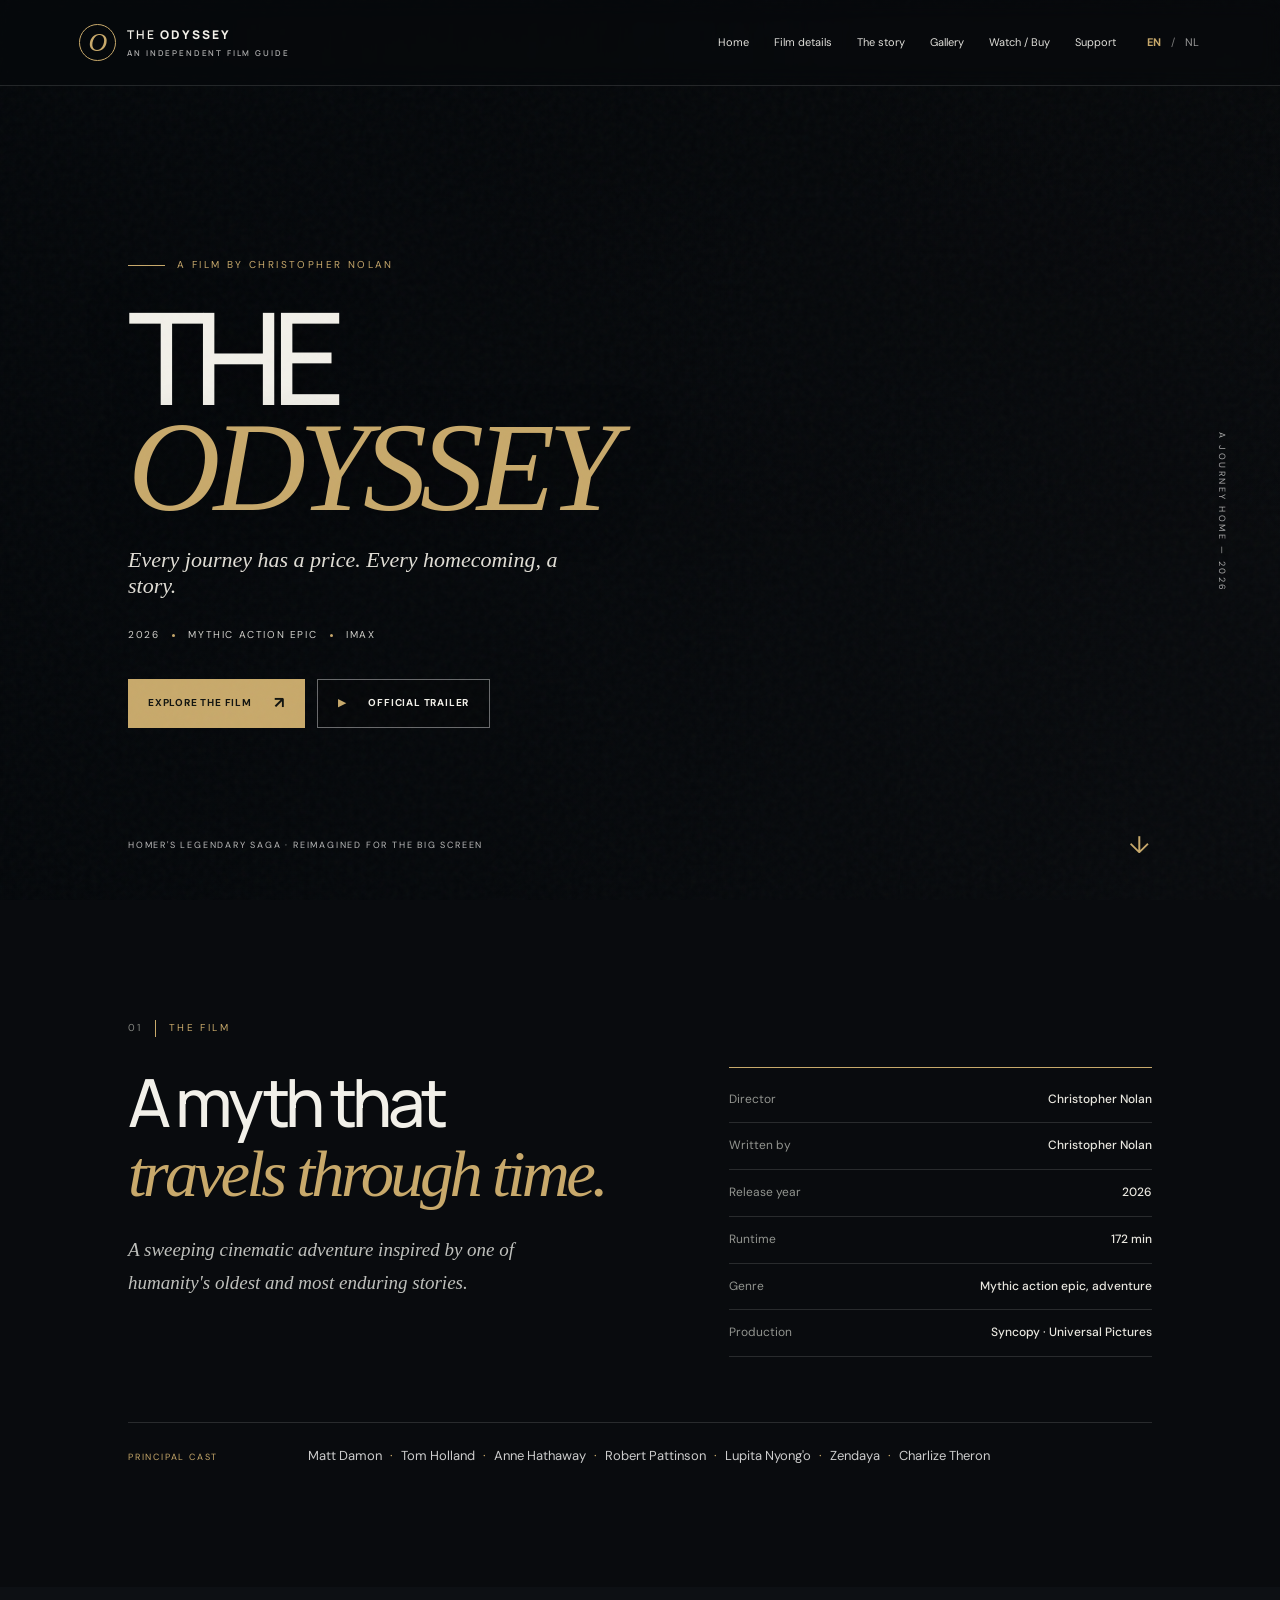
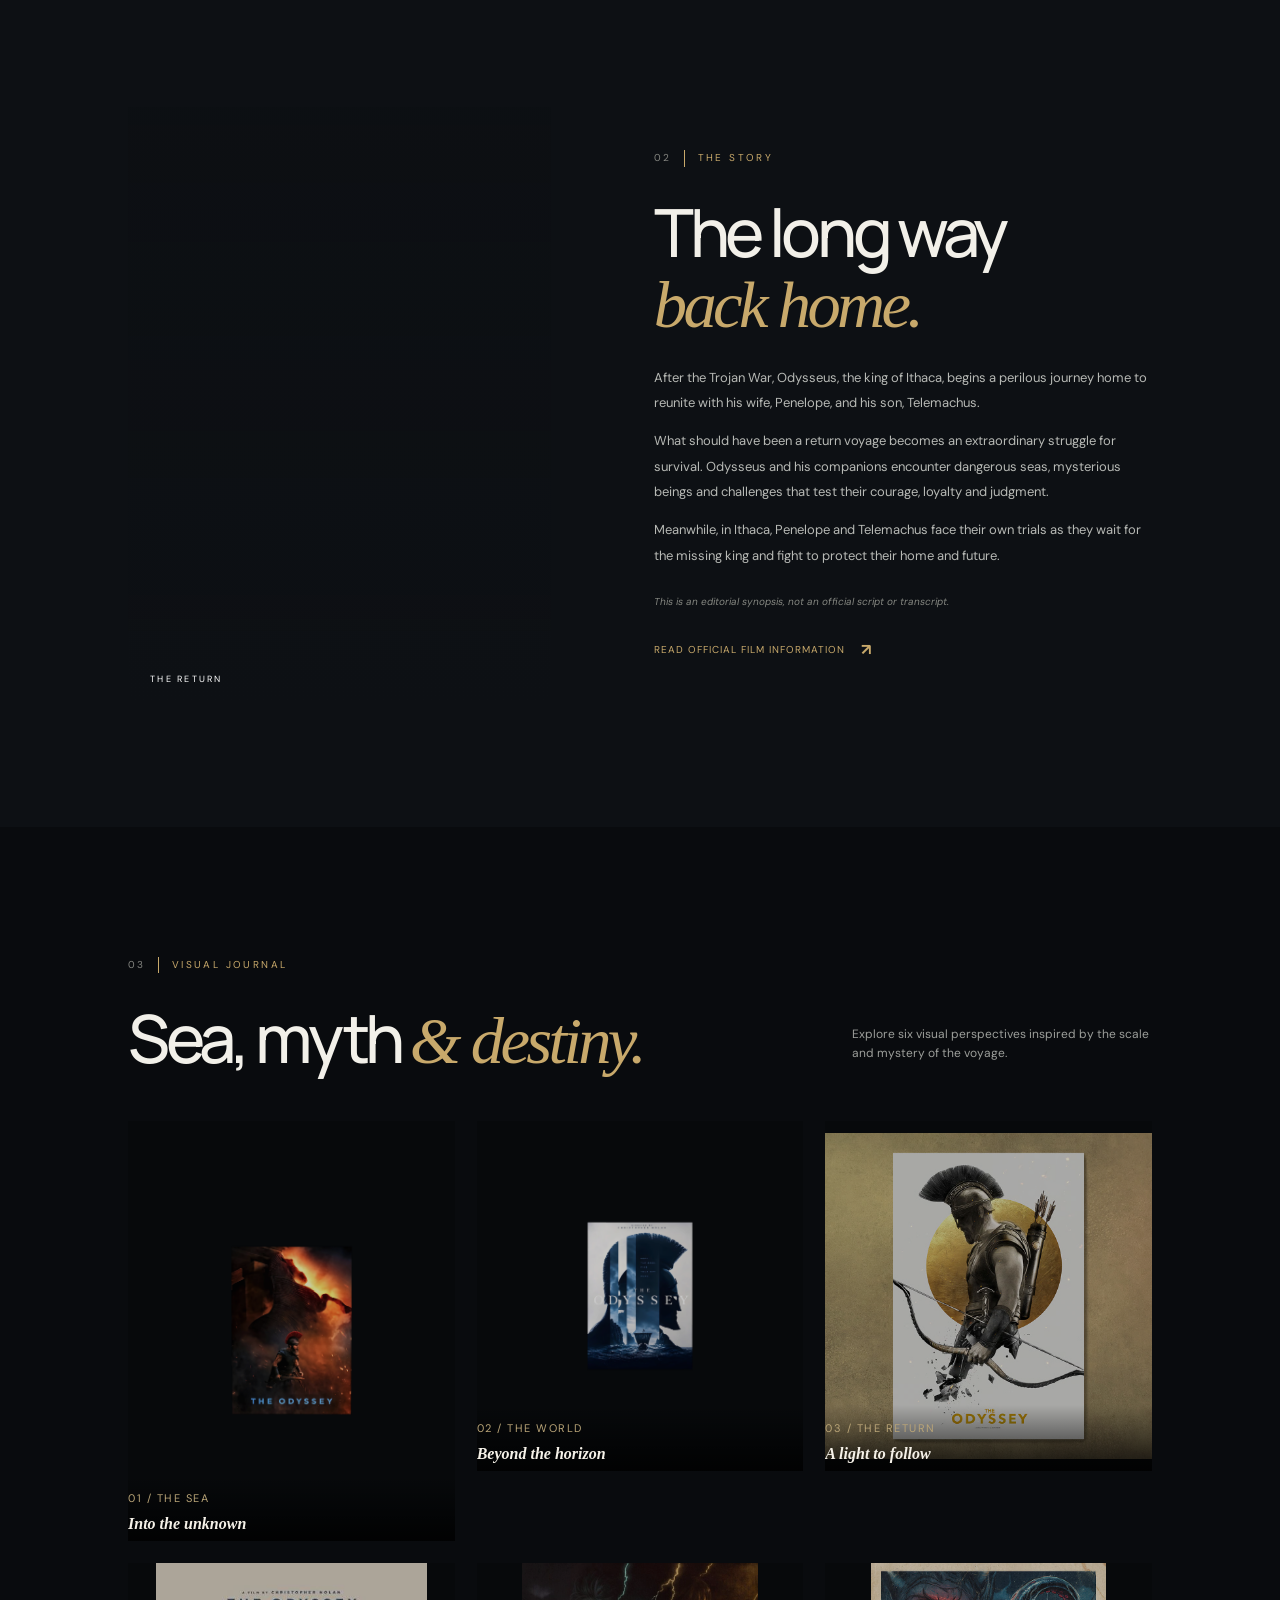
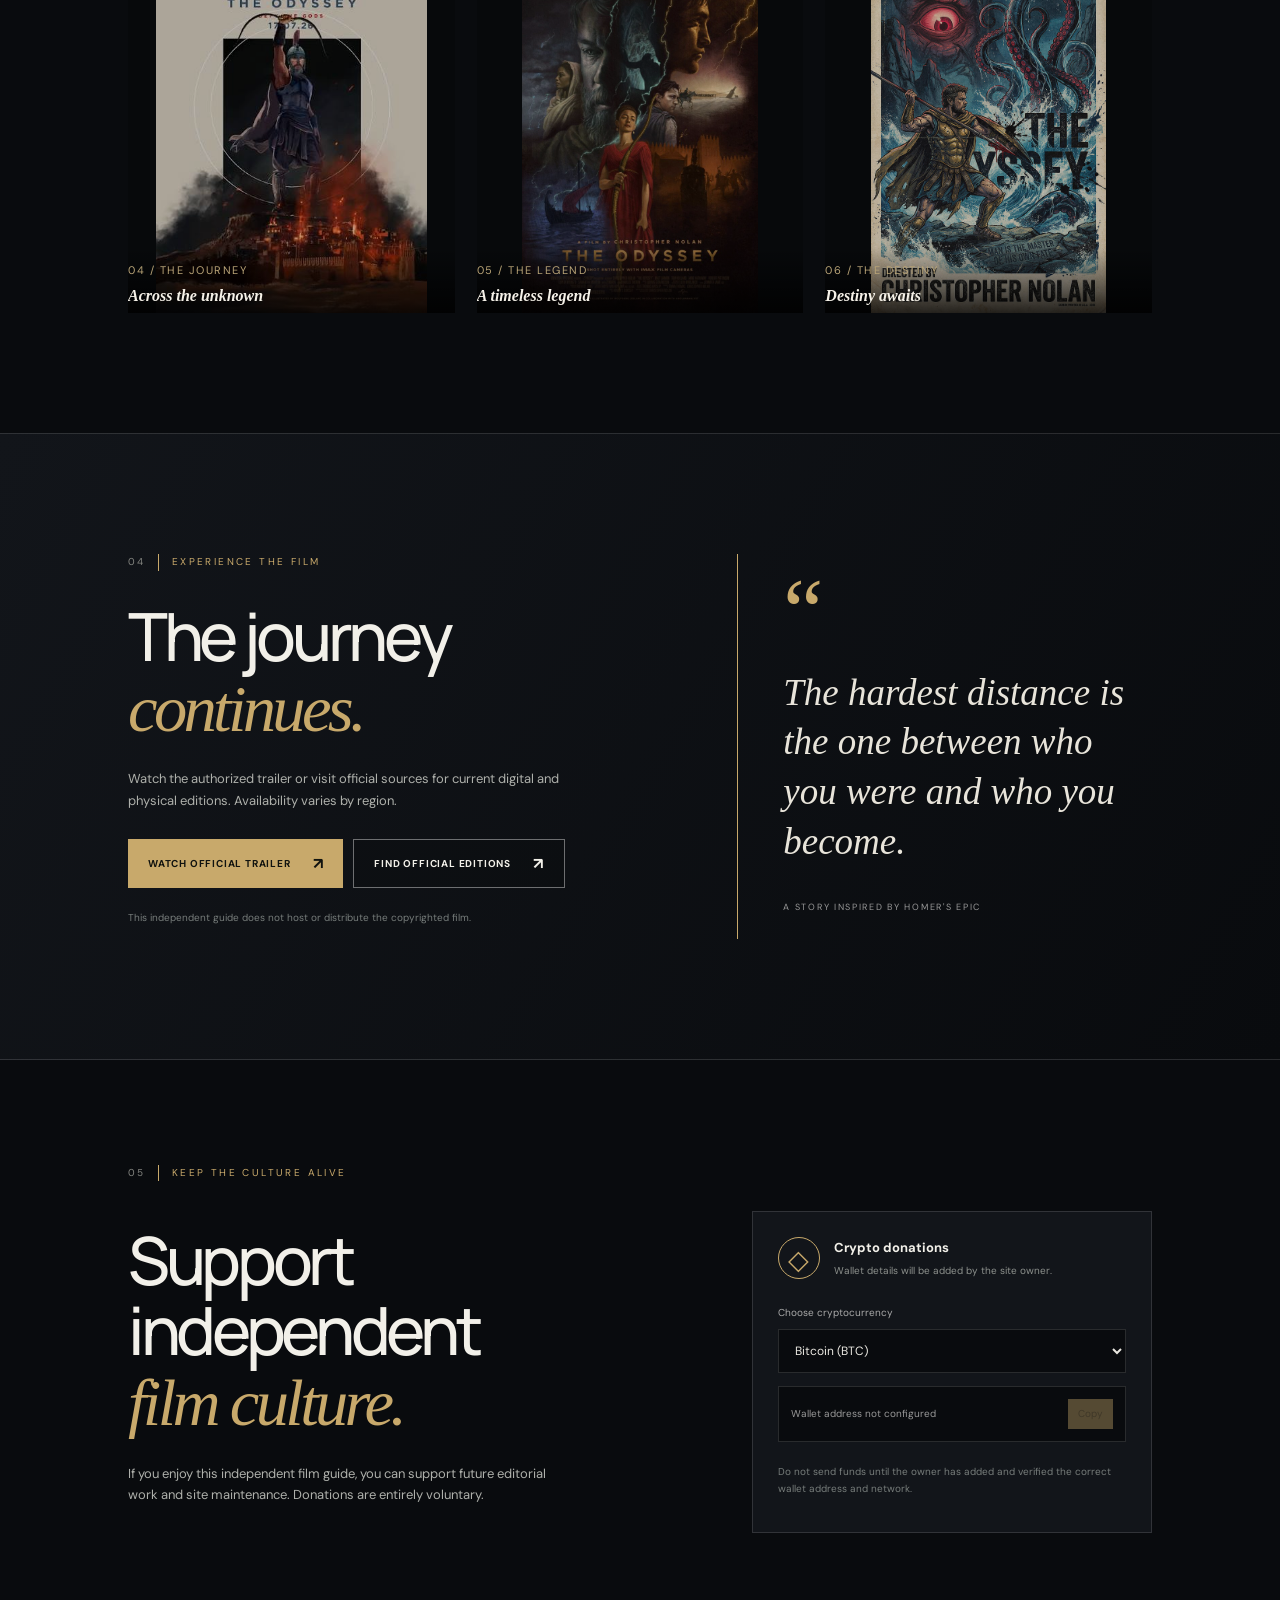
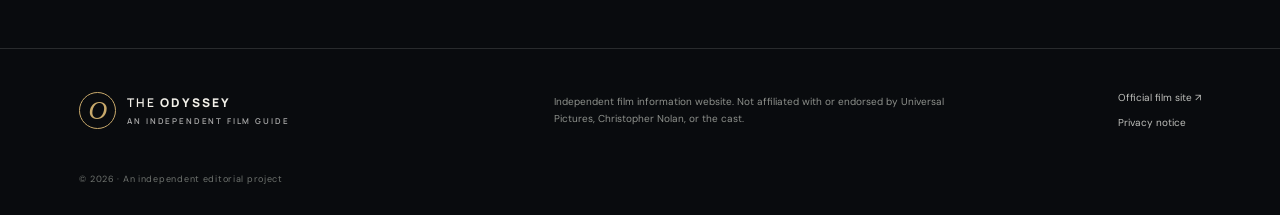
==== index.html @ d2ad2e0d "Initial commit - The Odyssey film website" ====
<!doctype html>
<html lang="en">
<head>
  <meta charset="utf-8" />
  <meta name="viewport" content="width=device-width, initial-scale=1" />
  <meta name="theme-color" content="#090b0e" />
  <title>The Odyssey (2026) — A Cinematic Journey</title>
  <meta name="description" content="Explore The Odyssey (2026), Christopher Nolan's mythic epic inspired by Homer's legendary journey. Discover the story, cast, official trailer and authorized viewing options." />
  <meta name="robots" content="index,follow,max-image-preview:large" />
  <link rel="canonical" href="https://YOUR-DOMAIN.example/" />
  <meta property="og:type" content="website" />
  <meta property="og:title" content="The Odyssey (2026) — A Cinematic Journey" />
  <meta property="og:description" content="A journey beyond the edge of the known world. Discover The Odyssey, directed by Christopher Nolan." />
  <meta property="og:url" content="https://YOUR-DOMAIN.example/" />
  <meta property="og:image" content="https://images.unsplash.com/photo-1518837695005-2083093ee35b?auto=format&fit=crop&w=1600&q=85" />
  <link rel="preconnect" href="https://fonts.googleapis.com" />
  <link rel="preconnect" href="https://fonts.gstatic.com" crossorigin />
  <link href="https://fonts.googleapis.com/css2?family=DM+Sans:wght@400;500;600;700&family=Manrope:wght@400;500;600;700;800&display=swap" rel="stylesheet" />
  <link rel="stylesheet" href="styles.css" />
  <link rel="stylesheet" href="responsive.css">
  <script type="application/ld+json">
  {
    "@context":"https://schema.org",
    "@type":"Movie",
    "name":"The Odyssey",
    "datePublished":"2026",
    "director":{"@type":"Person","name":"Christopher Nolan"},
    "author":{"@type":"Person","name":"Christopher Nolan"},
    "genre":["Mythic action epic","Adventure","Fantasy"],
    "description":"Christopher Nolan brings Homer's foundational saga of heroes, gods and monsters to the screen as a mythic action epic.",
    "sameAs":["https://www.odysseymovie.com/","https://www.universalpicturesathome.com/movies/the-odyssey-2026"]
  }
  </script>
</head>
<body>
  <div class="grain" aria-hidden="true"></div>
  <header class="site-header">
    <a class="brand" href="#home" aria-label="Odyssey home"><span class="brand-mark">O</span><span>THE <b>ODYSSEY</b><small>AN INDEPENDENT FILM GUIDE</small></span></a>
    <button class="menu-toggle" aria-label="Open navigation" aria-expanded="false">☰</button>
    <nav class="nav" aria-label="Main navigation">
      <a href="#home" data-i18n="navHome">Home</a><a href="#details" data-i18n="navDetails">Film details</a><a href="#story" data-i18n="navStory">The story</a><a href="#gallery" data-i18n="navGallery">Gallery</a><a href="#watch" data-i18n="navWatch">Watch / Buy</a><a href="#support" data-i18n="navSupport">Support</a>
      <div class="language-switch" aria-label="Choose language"><button class="lang active" data-lang="en" aria-pressed="true">EN</button><span>/</span><button class="lang" data-lang="nl" aria-pressed="false">NL</button></div>
    </nav>
  </header>

  <main>
    <section class="hero" id="home">
      <div class="hero-image" role="img" aria-label="Dramatic ocean at dusk, evoking a mythic voyage"></div>
      <div class="hero-vignette"></div>
      <div class="hero-content reveal">
        <p class="eyebrow"><span class="eyebrow-line"></span><span data-i18n="heroEyebrow">A FILM BY CHRISTOPHER NOLAN</span></p>
        <h1>THE<br/><em>ODYSSEY</em></h1>
        <p class="hero-sub" data-i18n="heroSub">Every journey has a price. Every homecoming, a story.</p>
        <div class="hero-meta"><span>2026</span><i></i><span data-i18n="genre">MYTHIC ACTION EPIC</span><i></i><span>IMAX</span></div>
        <div class="hero-actions"><a class="button button-gold" href="#details"><span data-i18n="explore">Explore the film</span><b>↗</b></a><a class="button button-ghost" href="https://www.youtube.com/watch?v=f_bKjZeJBBI" target="_blank" rel="noopener noreferrer"><span class="play">▶</span><span data-i18n="trailer">Official trailer</span></a></div>
      </div>
      <div class="hero-foot"><span data-i18n="heroFoot">HOMER'S LEGENDARY SAGA · REIMAGINED FOR THE BIG SCREEN</span><a href="#story" aria-label="Scroll to story">↓</a></div>
      <div class="vertical-note">A JOURNEY HOME — 2026</div>
    </section>

    <section class="intro section-wrap" id="details">
      <div class="section-kicker"><span>01</span><span data-i18n="detailsKicker">THE FILM</span></div>
      <div class="intro-grid"><div><h2 data-i18n="detailsTitle">A myth that<br/><em>travels through time.</em></h2><p class="lead" data-i18n="detailsLead">A sweeping cinematic adventure inspired by one of humanity's oldest and most enduring stories.</p></div>
        <div class="facts-card"><div class="fact"><span data-i18n="labelDirector">Director</span><strong>Christopher Nolan</strong></div><div class="fact"><span data-i18n="labelWriter">Written by</span><strong>Christopher Nolan</strong></div><div class="fact"><span data-i18n="labelYear">Release year</span><strong>2026</strong></div><div class="fact"><span data-i18n="labelRuntime">Runtime</span><strong>172 min</strong></div><div class="fact"><span data-i18n="labelGenre">Genre</span><strong data-i18n="genreFull">Mythic action epic, adventure</strong></div><div class="fact"><span data-i18n="labelProduction">Production</span><strong>Syncopy · Universal Pictures</strong></div></div>
      </div>
      <div class="cast-strip"><span class="cast-label" data-i18n="castLabel">PRINCIPAL CAST</span><p>Matt Damon <b>·</b> Tom Holland <b>·</b> Anne Hathaway <b>·</b> Robert Pattinson <b>·</b> Lupita Nyong'o <b>·</b> Zendaya <b>·</b> Charlize Theron</p></div>
    </section>

    <section class="story section-wrap" id="story"><div class="story-art" role="img" aria-label="Moonlit sea and distant horizon"></div><div class="story-copy"><div class="section-kicker"><span>02</span><span data-i18n="storyKicker">THE STORY</span></div><h2 data-i18n="storyTitle">The long way<br/><em>back home.</em></h2><p data-i18n="synopsis1">After the Trojan War, Odysseus, the king of Ithaca, begins a perilous journey home to reunite with his wife, Penelope, and his son, Telemachus.</p><p data-i18n="synopsis2">What should have been a return voyage becomes an extraordinary struggle for survival. Odysseus and his companions encounter dangerous seas, mysterious beings and challenges that test their courage, loyalty and judgment.</p><p data-i18n="synopsis3">Meanwhile, in Ithaca, Penelope and Telemachus face their own trials as they wait for the missing king and fight to protect their home and future.</p><p class="editorial-note" data-i18n="editorial">This is an editorial synopsis, not an official script or transcript.</p><a class="text-link" href="https://www.odysseymovie.com/synopsis/" target="_blank" rel="noopener noreferrer"><span data-i18n="officialSynopsis">Read official film information</span> <b>↗</b></a></div></section>

    <!-- <section class="gallery section-wrap" id="gallery"><div class="section-heading"><div><div class="section-kicker"><span>03</span><span data-i18n="galleryKicker">VISUAL JOURNAL</span></div><h2 data-i18n="galleryTitle">Sea, myth <em>& destiny.</em></h2></div><p data-i18n="galleryIntro">A visual moodboard inspired by the scale and mystery of the voyage. Replace these editorial images with licensed official artwork before launch.</p></div>
      <div class="gallery-grid"><figure class="gallery-large"><img src="https://images.unsplash.com/photo-1518837695005-2083093ee35b?auto=format&fit=crop&w=1400&q=85" alt="Waves rolling across a deep blue sea" loading="lazy"><figcaption><span>01 / THE SEA</span><b data-i18n="galleryCaption1">Into the unknown</b></figcaption></figure><figure><img src="https://images.unsplash.com/photo-1500530855697-b586d89ba3ee?auto=format&fit=crop&w=900&q=80" alt="A distant landscape under a dramatic sky" loading="lazy"><figcaption><span>02 / THE WORLD</span><b data-i18n="galleryCaption2">Beyond the horizon</b></figcaption></figure><figure><img src="https://images.unsplash.com/photo-1473116763249-2faaef81ccda?auto=format&fit=crop&w=900&q=80" alt="Sunlight breaking through clouds over the water" loading="lazy"><figcaption><span>03 / THE RETURN</span><b data-i18n="galleryCaption3">A light to follow</b></figcaption></figure></div>
    </section> -->




    
<section class="gallery section-wrap" id="gallery">
  <div class="section-heading">
    <div>
      <div class="section-kicker">
        <span>03</span>
        <span data-i18n="galleryKicker">VISUAL JOURNAL</span>
      </div>
      <h2 data-i18n="galleryTitle">Sea, myth <em>&amp; destiny.</em></h2>
    </div>

    <p data-i18n="galleryIntro">
      Explore six visual perspectives inspired by The Odyssey.
    </p>
  </div>

  <div class="gallery-grid">

    <figure class="gallery-large gallery-card">
      <img src="poster-1.png"
           alt="The Odyssey film poster 1"
           loading="lazy">
      <figcaption>
        <span>01 / THE SEA</span>
        <b data-i18n="galleryCaption1">Into the unknown</b>
      </figcaption>
    </figure>

    <figure class="gallery-card">
      <img src="poster-2.png"
           alt="The Odyssey film poster 2"
           loading="lazy">
      <figcaption>
        <span>02 / THE WORLD</span>
        <b data-i18n="galleryCaption2">Beyond the horizon</b>
      </figcaption>
    </figure>

    <figure class="gallery-card">
      <img src="poster-3.png"
           alt="The Odyssey film poster 3"
           loading="lazy">
      <figcaption>
        <span>03 / THE RETURN</span>
        <b data-i18n="galleryCaption3">A light to follow</b>
      </figcaption>
    </figure>

    <figure class="gallery-card">
      <img src="poster-4.jpg"
           alt="The Odyssey film poster 4"
           loading="lazy">
      <figcaption>
        <span>04 / THE JOURNEY</span>
        <b data-i18n="galleryCaption4">Across the unknown</b>
      </figcaption>
    </figure>

    <figure class="gallery-card">
      <img src="poster-5.jpg"
           alt="The Odyssey film poster 5"
           loading="lazy">
      <figcaption>
        <span>05 / THE LEGEND</span>
        <b data-i18n="galleryCaption5">A timeless legend</b>
      </figcaption>
    </figure>

    <figure class="gallery-card">
      <img src="poster-6.jpg"
           alt="The Odyssey film poster 6"
           loading="lazy">
      <figcaption>
        <span>06 / THE DESTINY</span>
        <b data-i18n="galleryCaption6">Destiny awaits</b>
      </figcaption>
    </figure>

  </div>
</section>


    <section class="watch section-wrap" id="watch"><div class="watch-panel"><div class="section-kicker"><span>04</span><span data-i18n="watchKicker">EXPERIENCE THE FILM</span></div><h2 data-i18n="watchTitle">The journey<br/><em>continues.</em></h2><p data-i18n="watchCopy">Watch the authorized trailer or visit official sources for current digital and physical editions. Availability varies by region.</p><div class="watch-actions"><a class="button button-gold" href="https://www.youtube.com/watch?v=f_bKjZeJBBI" target="_blank" rel="noopener noreferrer"><span data-i18n="watchTrailer">Watch official trailer</span><b>↗</b></a><a class="button button-ghost" href="https://www.universalpicturesathome.com/movies/the-odyssey-2026" target="_blank" rel="noopener noreferrer"><span data-i18n="findEditions">Find official editions</span><b>↗</b></a></div><p class="small-note" data-i18n="noDownloads">This independent guide does not host or distribute the copyrighted film.</p></div><div class="watch-side"><span class="quote-mark">“</span><blockquote data-i18n="quote">The hardest distance is the one between who you were and who you become.</blockquote><span class="quote-credit" data-i18n="quoteCredit">A STORY INSPIRED BY HOMER'S EPIC</span></div></section>

    <section class="support section-wrap" id="support"><div class="section-kicker"><span>05</span><span data-i18n="supportKicker">KEEP THE CULTURE ALIVE</span></div><div class="support-grid"><div><h2 data-i18n="supportTitle">Support independent<br/><em>film culture.</em></h2><p data-i18n="supportCopy">If you enjoy this independent film guide, you can support future editorial work and site maintenance. Donations are entirely voluntary.</p></div><div class="donation-card"><div class="donation-top"><span class="coin-icon">◇</span><div><strong data-i18n="donationTitle">Crypto donations</strong><small data-i18n="donationSubtitle">Wallet details will be added by the site owner.</small></div></div><label for="coin" data-i18n="chooseCoin">Choose cryptocurrency</label><select id="coin"><option value="btc">Bitcoin (BTC)</option><option value="eth">Ethereum (ETH)</option><option value="usdc">USDC</option></select><div class="wallet-box"><span id="walletText" data-i18n="walletMissing">Wallet address not configured</span><button id="copyWallet" disabled data-i18n="copy">Copy</button></div><p class="small-note" data-i18n="walletWarning">Do not send funds until the owner has added and verified the correct wallet address and network.</p></div></div></section>
  </main>

  <footer class="footer"><a class="brand footer-brand" href="#home"><span class="brand-mark">O</span><span>THE <b>ODYSSEY</b><small>AN INDEPENDENT FILM GUIDE</small></span></a><p data-i18n="disclaimer">Independent film information website. Not affiliated with or endorsed by Universal Pictures, Christopher Nolan, or the cast.</p><div class="footer-links"><a href="https://www.odysseymovie.com/" target="_blank" rel="noopener noreferrer" data-i18n="officialSite">Official film site ↗</a><a href="#privacy" id="privacyLink" data-i18n="privacy">Privacy notice</a></div><small>© <span id="year"></span> · <span data-i18n="footerLine">An independent editorial project</span></small></footer>
  <div class="toast" role="status" aria-live="polite"></div>
  <!-- <script src="script.js"></script> -->

<script src="main.js"></script>
</body>
</html>
---- styles.css ----
:root {
  --bg: #090b0e;
  --panel: #111419;
  --text: #f2f0e9;
  --muted: #a6a7a5;
  --gold: #c8a96b;
  --line: rgba(255, 255, 255, 0.13);
  --serif: Georgia, "Times New Roman", serif;
  --sans: "DM Sans", sans-serif;
  --display: Manrope, "DM Sans", sans-serif;
}
* {
  box-sizing: border-box;
}
html {
  scroll-behavior: smooth;
  scroll-padding-top: 90px;
}
body {
  margin: 0;
  background: var(--bg);
  color: var(--text);
  font-family: var(--sans);
  line-height: 1.65;
  overflow-x: hidden;
}
a {
  color: inherit;
  text-decoration: none;
}
button,
select {
  font: inherit;
}
.grain {
  pointer-events: none;
  position: fixed;
  inset: 0;
  z-index: 10;
  opacity: 0.06;
  background-image: url("data:image/svg+xml,%3Csvg viewBox='0 0 180 180' xmlns='http://www.w3.org/2000/svg'%3E%3Cfilter id='n'%3E%3CfeTurbulence type='fractalNoise' baseFrequency='.8' numOctaves='4' stitchTiles='stitch'/%3E%3C/filter%3E%3Crect width='100%25' height='100%25' filter='url(%23n)' opacity='.55'/%3E%3C/svg%3E");
}
.site-header {
  height: 86px;
  position: absolute;
  top: 0;
  left: 0;
  width: 100%;
  z-index: 20;
  display: flex;
  align-items: center;
  justify-content: space-between;
  padding: 0 6.2%;
  border-bottom: 1px solid rgba(255, 255, 255, 0.12);
  background: rgba(7, 9, 12, 0.35);
  backdrop-filter: blur(10px);
}
.brand {
  display: flex;
  align-items: center;
  gap: 11px;
  font: 600 12px var(--display);
  letter-spacing: 0.16em;
  line-height: 1.2;
}
.brand b {
  font-weight: 800;
}
.brand small {
  display: block;
  color: #aaa;
  font-size: 8px;
  letter-spacing: 0.23em;
  margin-top: 6px;
}
.brand-mark {
  display: grid;
  place-items: center;
  width: 37px;
  height: 37px;
  border: 1px solid var(--gold);
  border-radius: 50%;
  font: italic 26px var(--serif);
  color: var(--gold);
  letter-spacing: 0;
}
.nav {
  display: flex;
  align-items: center;
  gap: 25px;
  font-size: 11px;
  color: #e0dfda;
}
.nav > a {
  transition: color 0.2s;
}
.nav > a:hover,
.footer a:hover {
  color: var(--gold);
}
.language-switch {
  display: flex;
  align-items: center;
  gap: 8px;
  margin-left: 4px;
  color: #777;
  font-size: 11px;
}
.lang {
  padding: 6px 2px;
  border: 0;
  background: none;
  color: #999;
  cursor: pointer;
}
.lang.active {
  color: var(--gold);
  font-weight: 700;
}
.menu-toggle {
  display: none;
  background: none;
  border: 1px solid var(--line);
  color: white;
  padding: 8px 11px;
}
.hero {
  min-height: 760px;
  height: 100svh;
  max-height: 1000px;
  position: relative;
  display: flex;
  align-items: center;
  padding: 120px 10% 80px;
  overflow: hidden;
}
.hero-image {
  position: absolute;
  inset: 0;
  background-image: url("https://images.unsplash.com/photo-1518837695005-2083093ee35b?auto=format&fit=crop&w=2200&q=90");
  background-size: cover;
  background-position: center 52%;
  transform: scale(1.03);
  animation: slowzoom 20s ease-in-out infinite alternate;
}
.hero-vignette {
  position: absolute;
  inset: 0;
  background:
    linear-gradient(
      90deg,
      rgba(4, 7, 10, 0.94) 0%,
      rgba(4, 7, 10, 0.73) 38%,
      rgba(4, 7, 10, 0.18) 100%
    ),
    linear-gradient(0deg, #090b0e 0%, transparent 28%, rgba(0, 0, 0, 0.25) 100%);
}
.hero-content {
  position: relative;
  z-index: 2;
  max-width: 700px;
  margin-top: 35px;
}
.eyebrow,
.section-kicker {
  font-size: 10px;
  letter-spacing: 0.24em;
  color: var(--gold);
  display: flex;
  align-items: center;
  gap: 12px;
}
.eyebrow-line {
  height: 1px;
  width: 37px;
  background: var(--gold);
}
h1 {
  font: 500 clamp(76px, 10vw, 150px)/0.82 var(--display);
  letter-spacing: -0.085em;
  margin: 30px 0 28px;
  text-shadow: 0 5px 40px #0008;
}
h1 em,
h2 em {
  font-family: var(--serif);
  font-weight: 400;
  letter-spacing: -0.055em;
  color: var(--gold);
}
.hero-sub {
  font: italic clamp(17px, 2vw, 22px) var(--serif);
  color: #e1ded6;
  max-width: 440px;
  margin-bottom: 28px;
}
.hero-meta {
  display: flex;
  align-items: center;
  gap: 13px;
  color: #d2d1cc;
  font-size: 10px;
  letter-spacing: 0.16em;
}
.hero-meta i {
  height: 3px;
  width: 3px;
  background: var(--gold);
  border-radius: 50%;
}
.hero-actions {
  display: flex;
  gap: 12px;
  margin-top: 35px;
  flex-wrap: wrap;
}
.button {
  display: inline-flex;
  align-items: center;
  justify-content: center;
  gap: 22px;
  min-height: 49px;
  padding: 0 20px;
  font-size: 10px;
  font-weight: 700;
  letter-spacing: 0.08em;
  text-transform: uppercase;
  transition:
    transform 0.25s,
    background 0.25s,
    border-color 0.25s;
}
.button:hover {
  transform: translateY(-2px);
}
.button b {
  font-size: 16px;
}
.button-gold {
  background: var(--gold);
  color: #11130f;
}
.button-gold:hover {
  background: #e0c58a;
}
.button-ghost {
  border: 1px solid rgba(255, 255, 255, 0.4);
  background: rgba(5, 7, 9, 0.2);
}
.button-ghost:hover {
  border-color: var(--gold);
}
.play {
  font-size: 10px;
  color: var(--gold);
}
.hero-foot {
  position: absolute;
  bottom: 35px;
  left: 10%;
  right: 10%;
  display: flex;
  justify-content: space-between;
  align-items: center;
  font-size: 9px;
  letter-spacing: 0.2em;
  color: #bbb;
}
.hero-foot a {
  font-size: 24px;
  color: var(--gold);
}
.vertical-note {
  position: absolute;
  right: 4%;
  top: 48%;
  writing-mode: vertical-rl;
  font-size: 9px;
  letter-spacing: 0.28em;
  color: #aaa;
}
.section-wrap {
  padding: 120px 10%;
  position: relative;
}
.section-kicker {
  margin-bottom: 30px;
}
.section-kicker span:first-child {
  color: #858681;
}
.section-kicker span:last-child {
  border-left: 1px solid var(--gold);
  padding-left: 13px;
}
h2 {
  font: 500 clamp(39px, 5.2vw, 70px)/1.05 var(--display);
  letter-spacing: -0.065em;
  margin: 0 0 25px;
}
.lead {
  max-width: 420px;
  font: italic 19px/1.7 var(--serif);
  color: #bfc0bc;
}
.intro-grid {
  display: grid;
  grid-template-columns: 1fr 0.85fr;
  gap: 10%;
  align-items: start;
}
.facts-card {
  border-top: 1px solid var(--gold);
  padding-top: 9px;
}
.fact {
  display: flex;
  justify-content: space-between;
  gap: 20px;
  padding: 13px 0;
  border-bottom: 1px solid var(--line);
  font-size: 12px;
}
.fact span {
  color: #92948f;
}
.fact strong {
  text-align: right;
  font-weight: 500;
  color: #e9e7df;
}
.cast-strip {
  margin-top: 65px;
  padding-top: 22px;
  border-top: 1px solid var(--line);
  display: grid;
  grid-template-columns: 160px 1fr;
  gap: 20px;
}
.cast-label {
  color: var(--gold);
  font-size: 9px;
  letter-spacing: 0.2em;
  padding-top: 5px;
}
.cast-strip p {
  margin: 0;
  font-size: 13px;
  color: #ccc;
}
.cast-strip b {
  color: var(--gold);
  font-weight: 400;
  margin: 0 5px;
}
.story {
  display: grid;
  grid-template-columns: 0.85fr 1fr;
  gap: 10%;
  align-items: center;
  background: #0d1014;
}
.story-art {
  min-height: 600px;
  background:
    linear-gradient(0deg, #090b0e00, #090b0e33),
    url("https://images.unsplash.com/photo-1500375592092-40eb2168fd21?auto=format&fit=crop&w=1200&q=85")
      center/cover;
  position: relative;
}
.story-art:after {
  content: "THE RETURN";
  position: absolute;
  bottom: 20px;
  left: 22px;
  font-size: 9px;
  letter-spacing: 0.25em;
  color: #fff;
}
.story-copy {
  max-width: 570px;
}
.story-copy p {
  font-size: 13px;
  color: #b7b9b5;
  line-height: 1.95;
}
.editorial-note {
  font-size: 10px !important;
  color: #858781 !important;
  font-style: italic;
  margin-top: 24px;
}
.text-link {
  display: inline-flex;
  gap: 16px;
  align-items: center;
  margin-top: 15px;
  color: var(--gold);
  font-size: 10px;
  letter-spacing: 0.1em;
  text-transform: uppercase;
}
.text-link b {
  font-size: 16px;
}
.gallery {
  padding-top: 130px;
}
.section-heading {
  display: flex;
  justify-content: space-between;
  align-items: end;
  gap: 35px;
  margin-bottom: 45px;
}
.section-heading h2 {
  margin-bottom: 0;
}
.section-heading > p {
  max-width: 300px;
  color: #9c9e9a;
  font-size: 12px;
}
.gallery-grid {
  display: grid;
  grid-template-columns: 1.35fr 1fr 1fr;
  gap: 16px;
}
.gallery-grid figure {
  margin: 0;
  position: relative;
  min-width: 0;
  overflow: hidden;
  background: #13161a;
}
.gallery-grid img {
  display: block;
  width: 100%;
  height: 320px;
  object-fit: cover;
  filter: brightness(0.78);
  transition:
    transform 0.7s,
    filter 0.5s;
}
.gallery-grid figure:hover img {
  transform: scale(1.04);
  filter: brightness(1);
}
.gallery-grid .gallery-large img {
  height: 420px;
}
.gallery-grid figcaption {
  position: absolute;
  bottom: 0;
  left: 0;
  right: 0;
  padding: 38px 18px 17px;
  background: linear-gradient(transparent, rgba(0, 0, 0, 0.8));
  display: flex;
  flex-direction: column;
  gap: 4px;
}
.gallery-grid figcaption span {
  font-size: 8px;
  letter-spacing: 0.2em;
  color: var(--gold);
}
.gallery-grid figcaption b {
  font: italic 20px var(--serif);
  font-weight: 400;
}
.watch {
  display: grid;
  grid-template-columns: 1.1fr 0.9fr;
  gap: 10%;
  background: linear-gradient(120deg, #12151a, #090b0e);
  border-top: 1px solid var(--line);
  border-bottom: 1px solid var(--line);
}
.watch-panel > p {
  max-width: 460px;
  color: #aeb0ab;
  font-size: 13px;
}
.watch-actions {
  display: flex;
  gap: 10px;
  flex-wrap: wrap;
  margin-top: 28px;
}
.small-note {
  font-size: 10px !important;
  color: #777d7b !important;
  margin-top: 22px;
}
.watch-side {
  border-left: 1px solid var(--gold);
  padding: 25px 0 20px 45px;
  align-self: center;
}
.quote-mark {
  font: 90px/0.7 var(--serif);
  color: var(--gold);
}
blockquote {
  font: italic clamp(24px, 3vw, 37px)/1.35 var(--serif);
  margin: 18px 0 25px;
  color: #e8e4da;
}
.quote-credit {
  font-size: 9px;
  letter-spacing: 0.19em;
  color: #999;
}
.support {
  padding-top: 105px;
  padding-bottom: 115px;
}
.support-grid {
  display: grid;
  grid-template-columns: 1fr 0.8fr;
  gap: 12%;
  align-items: center;
}
.support-grid > div:first-child p {
  max-width: 440px;
  font-size: 13px;
  color: #aeb0ab;
}
.donation-card {
  padding: 25px;
  background: #12151a;
  border: 1px solid var(--line);
}
.donation-top {
  display: flex;
  align-items: center;
  gap: 14px;
  margin-bottom: 26px;
}
.coin-icon {
  width: 42px;
  height: 42px;
  border: 1px solid var(--gold);
  color: var(--gold);
  border-radius: 50%;
  display: grid;
  place-items: center;
  font-size: 27px;
}
.donation-top strong,
.donation-top small {
  display: block;
}
.donation-top strong {
  font-size: 13px;
}
.donation-top small {
  font-size: 10px;
  color: #8d918d;
  margin-top: 4px;
}
.donation-card label {
  font-size: 10px;
  color: #aaa;
  display: block;
  margin-bottom: 7px;
}
.donation-card select {
  width: 100%;
  padding: 12px;
  background: #090b0e;
  color: #eae8e1;
  border: 1px solid var(--line);
  outline-color: var(--gold);
  font-size: 12px;
}
.wallet-box {
  display: flex;
  align-items: center;
  justify-content: space-between;
  gap: 10px;
  margin-top: 13px;
  padding: 12px;
  background: #090b0e;
  border: 1px solid var(--line);
  font-size: 10px;
  color: #999;
  overflow-wrap: anywhere;
}
.wallet-box button {
  border: 0;
  background: var(--gold);
  padding: 7px 10px;
  font-size: 10px;
  cursor: pointer;
}
.wallet-box button:disabled {
  opacity: 0.4;
  cursor: not-allowed;
}
.footer {
  padding: 35px 6.2% 28px;
  border-top: 1px solid var(--line);
  display: grid;
  grid-template-columns: 1fr 1.2fr auto;
  align-items: center;
  gap: 35px;
}
.footer p {
  font-size: 10px;
  color: #8e918c;
  max-width: 390px;
}
.footer-links {
  display: flex;
  flex-direction: column;
  gap: 8px;
  font-size: 10px;
  color: #bfc0bc;
}
.footer > small {
  grid-column: 1/-1;
  color: #6f736f;
  font-size: 9px;
  letter-spacing: 0.08em;
}
.toast {
  position: fixed;
  bottom: 25px;
  left: 50%;
  transform: translate(-50%, 20px);
  background: var(--gold);
  color: #111;
  padding: 10px 18px;
  font-size: 12px;
  opacity: 0;
  pointer-events: none;
  transition: 0.25s;
  z-index: 50;
}
.toast.show {
  opacity: 1;
  transform: translate(-50%, 0);
}
.reveal {
  animation: rise 0.9s ease both;
}
@keyframes rise {
  from {
    opacity: 0;
    transform: translateY(20px);
  }
  to {
    opacity: 1;
    transform: translateY(0);
  }
}
@keyframes slowzoom {
  from {
    transform: scale(1.02);
  }
  to {
    transform: scale(1.09);
  }
}








/* ===== THE ODYSSEY: RESPONSIVE POSTER GALLERY ===== */
 .gallery-grid {
  display: grid;
  grid-template-columns: repeat(3, minmax(0, 1fr));
  gap: 22px;
  align-items: start;
}

.gallery-grid figure {
  min-width: 0;
  margin: 0;
  overflow: hidden;
}

.gallery-grid figure img {
  display: block;
  width: 100%;
  height: 350px;
  object-fit: contain;
  object-position: center;
  background: #090b0e;
  transition: transform 0.4s ease;
}

.gallery-grid figure:hover img {
  transform: scale(1.025);
}

.gallery-grid figcaption {
  display: flex;
  flex-direction: column;
  gap: 8px;
  padding: 14px 0 8px;
}

.gallery-grid figcaption span {
  font-size: 11px;
  letter-spacing: 1.5px;
  color: #b9a477;
}

.gallery-grid figcaption b {
  font-size: 16px;
  font-weight: 600;
  color: #f5f1e8;
}
---- responsive.css ----
@media (max-width: 1050px) {
  .site-header {
    padding: 0 4%;
  }
  .nav {
    gap: 13px;
  }
  .section-wrap {
    padding-left: 7%;
    padding-right: 7%;
  }
  .hero {
    padding-left: 8%;
    padding-right: 8%;
  }
  .hero-foot {
    left: 8%;
    right: 8%;
  }
  .footer {
    padding-left: 4%;
    padding-right: 4%;
  }
}
@media (max-width: 800px) {
  .site-header {
    height: 74px;
  }
  .menu-toggle {
    display: block;
  }
  .nav {
    display: none;
    position: absolute;
    top: 74px;
    left: 0;
    right: 0;
    padding: 22px 7%;
    background: #0b0e12;
    border-bottom: 1px solid var(--line);
    flex-direction: column;
    align-items: flex-start;
    gap: 18px;
  }
  .nav.open {
    display: flex;
  }
  .language-switch {
    margin-top: 4px;
  }
  .hero {
    min-height: 720px;
    height: 94svh;
    padding: 120px 7% 80px;
  }
  .hero-vignette {
    background:
      linear-gradient(90deg, rgba(4, 7, 10, 0.88), rgba(4, 7, 10, 0.4)),
      linear-gradient(0deg, #090b0e 0%, transparent 45%);
  }
  .vertical-note {
    display: none;
  }
  .section-wrap {
    padding: 85px 7%;
  }
  .intro-grid,
  .story,
  .watch,
  .support-grid {
    grid-template-columns: 1fr;
    gap: 42px;
  }
  .facts-card {
    max-width: 600px;
  }
  .cast-strip {
    grid-template-columns: 1fr;
    gap: 8px;
    margin-top: 45px;
  }
  .story-art {
    min-height: 400px;
    order: 2;
  }
  .story-copy {
    order: 1;
  }
  .section-heading {
    align-items: start;
    flex-direction: column;
    gap: 15px;
  }
  .gallery-grid {
    grid-template-columns: 1fr 1fr;
  }
  .gallery-grid .gallery-large {
    grid-column: 1/-1;
  }
  .gallery-grid .gallery-large img {
    height: 360px;
  }
  .gallery-grid img {
    height: 270px;
  }
  .watch-side {
    padding-left: 25px;
  }
  .footer {
    grid-template-columns: 1fr 1fr;
  }
  .footer p {
    grid-column: 1/-1;
    grid-row: 2;
  }
  .footer-links {
    grid-column: 2;
    grid-row: 1;
  }
  .footer > small {
    grid-column: 1/-1;
  }
}
@media (max-width: 480px) {
  .brand {
    font-size: 10px;
  }
  .brand-mark {
    width: 32px;
    height: 32px;
    font-size: 23px;
  }
  .hero {
    min-height: 680px;
  }
  .hero-content {
    margin-top: 15px;
  }
  h1 {
    font-size: clamp(66px, 17vw, 90px);
  }
  .hero-sub {
    font-size: 17px;
  }
  .hero-actions {
    align-items: stretch;
    flex-direction: column;
    max-width: 260px;
  }
  .button {
    justify-content: space-between;
  }
  .hero-foot {
    font-size: 7px;
    letter-spacing: 0.12em;
    bottom: 25px;
  }
  .section-wrap {
    padding-top: 70px;
    padding-bottom: 70px;
  }
  .fact {
    font-size: 11px;
  }
  .gallery-grid {
    grid-template-columns: 1fr;
  }
  .gallery-grid .gallery-large {
    grid-column: auto;
  }
  .gallery-grid .gallery-large img,
  .gallery-grid img {
    height: 280px;
  }
  .watch-actions {
    flex-direction: column;
    align-items: stretch;
  }
  .donation-card {
    padding: 18px;
  }
  .footer {
    grid-template-columns: 1fr;
  }
  .footer-links {
    grid-column: auto;
    grid-row: auto;
  }
  .footer p {
    grid-column: auto;
    grid-row: auto;
  }
  .footer > small {
    grid-column: auto;
  }
}
@media (prefers-reduced-motion: reduce) {
  html {
    scroll-behavior: auto;
  }
  *,
  *:before,
  *:after {
    animation-duration: 0.01ms !important;
    animation-iteration-count: 1 !important;
    transition-duration: 0.01ms !important;
  }
}




@media (max-width: 800px) {
  .gallery-grid {
    grid-template-columns: repeat(2, minmax(0, 1fr));
    gap: 18px;
  }

  .gallery-grid figure img {
    height: 300px;
  }
}

@media (max-width: 480px) {
  .gallery-grid {
    grid-template-columns: repeat(2, minmax(0, 1fr));
    gap: 12px;
  }

  .gallery-grid figure img {
    height: 220px;
  }

  .gallery-grid figcaption {
    gap: 6px;
    padding-top: 10px;
  }

  .gallery-grid figcaption span {
    font-size: 9px;
    letter-spacing: 1px;
  }

  .gallery-grid figcaption b {
    font-size: 13px;
  }
}
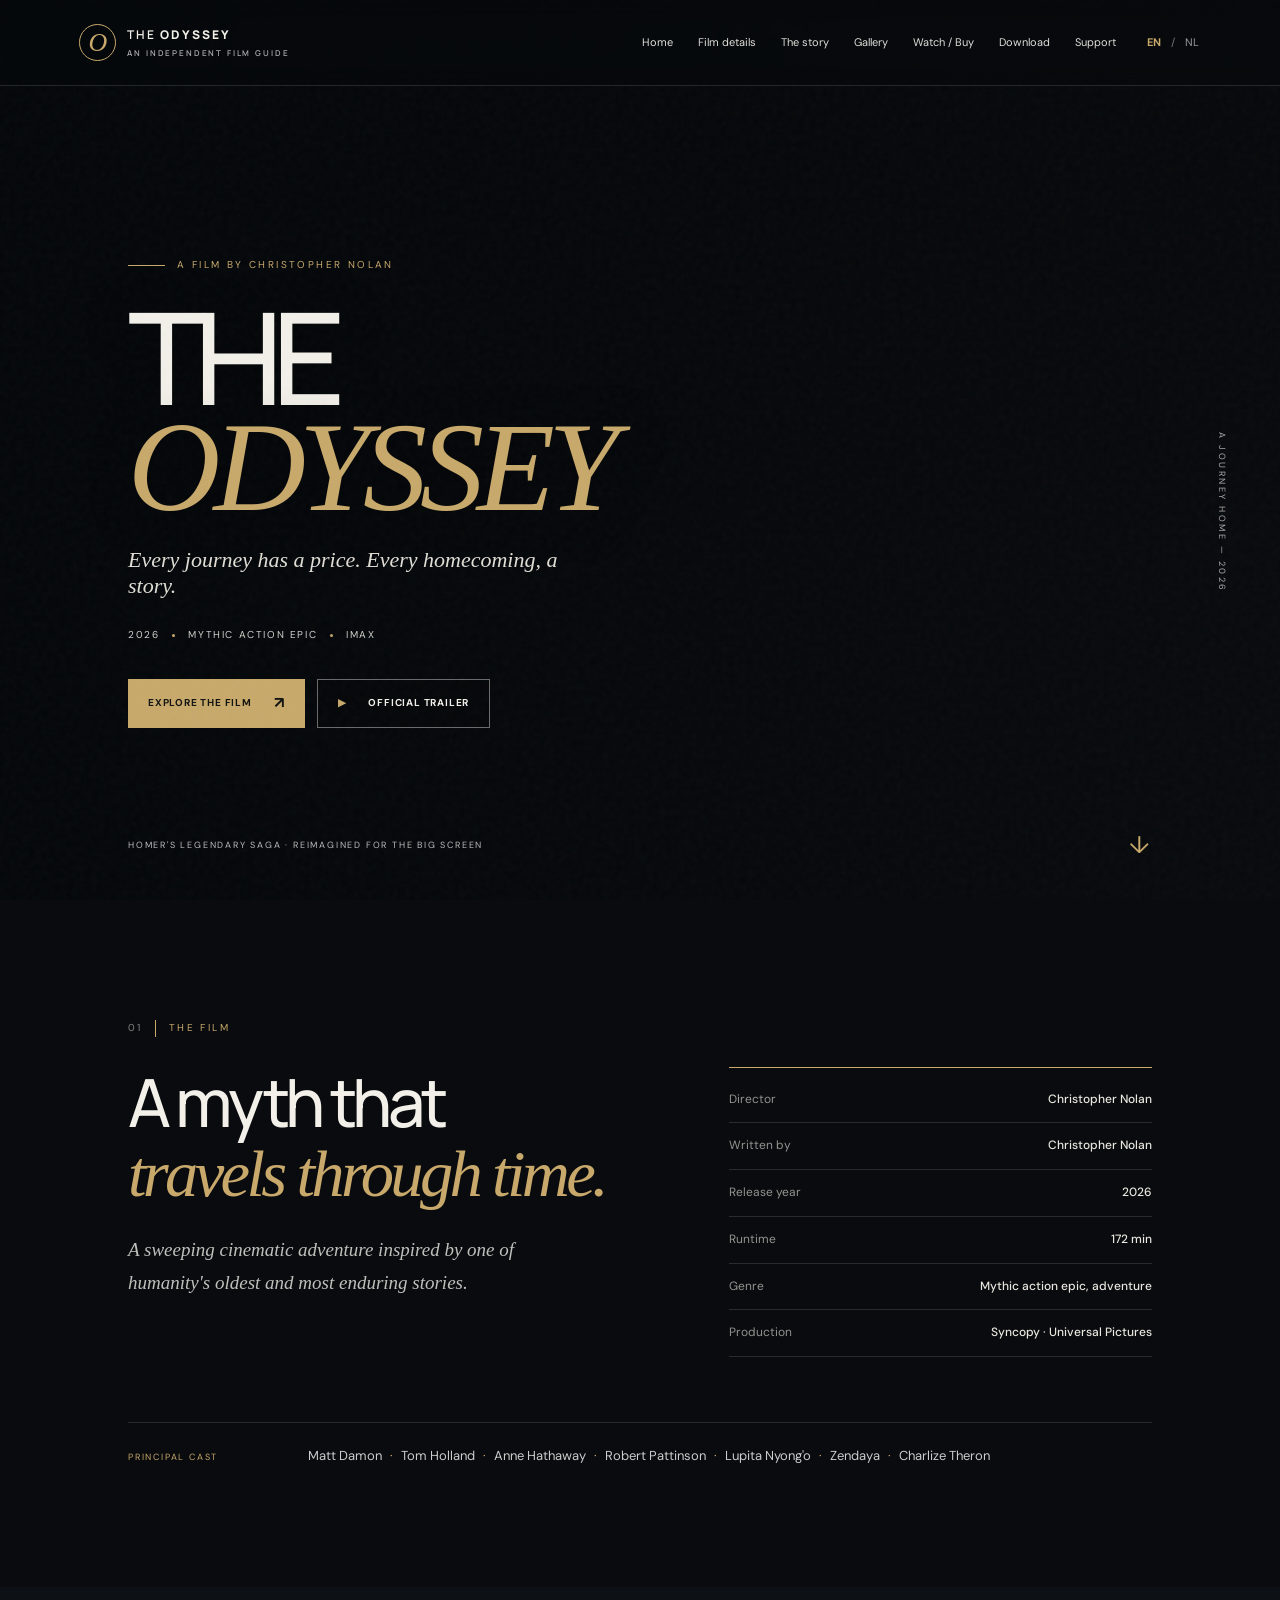
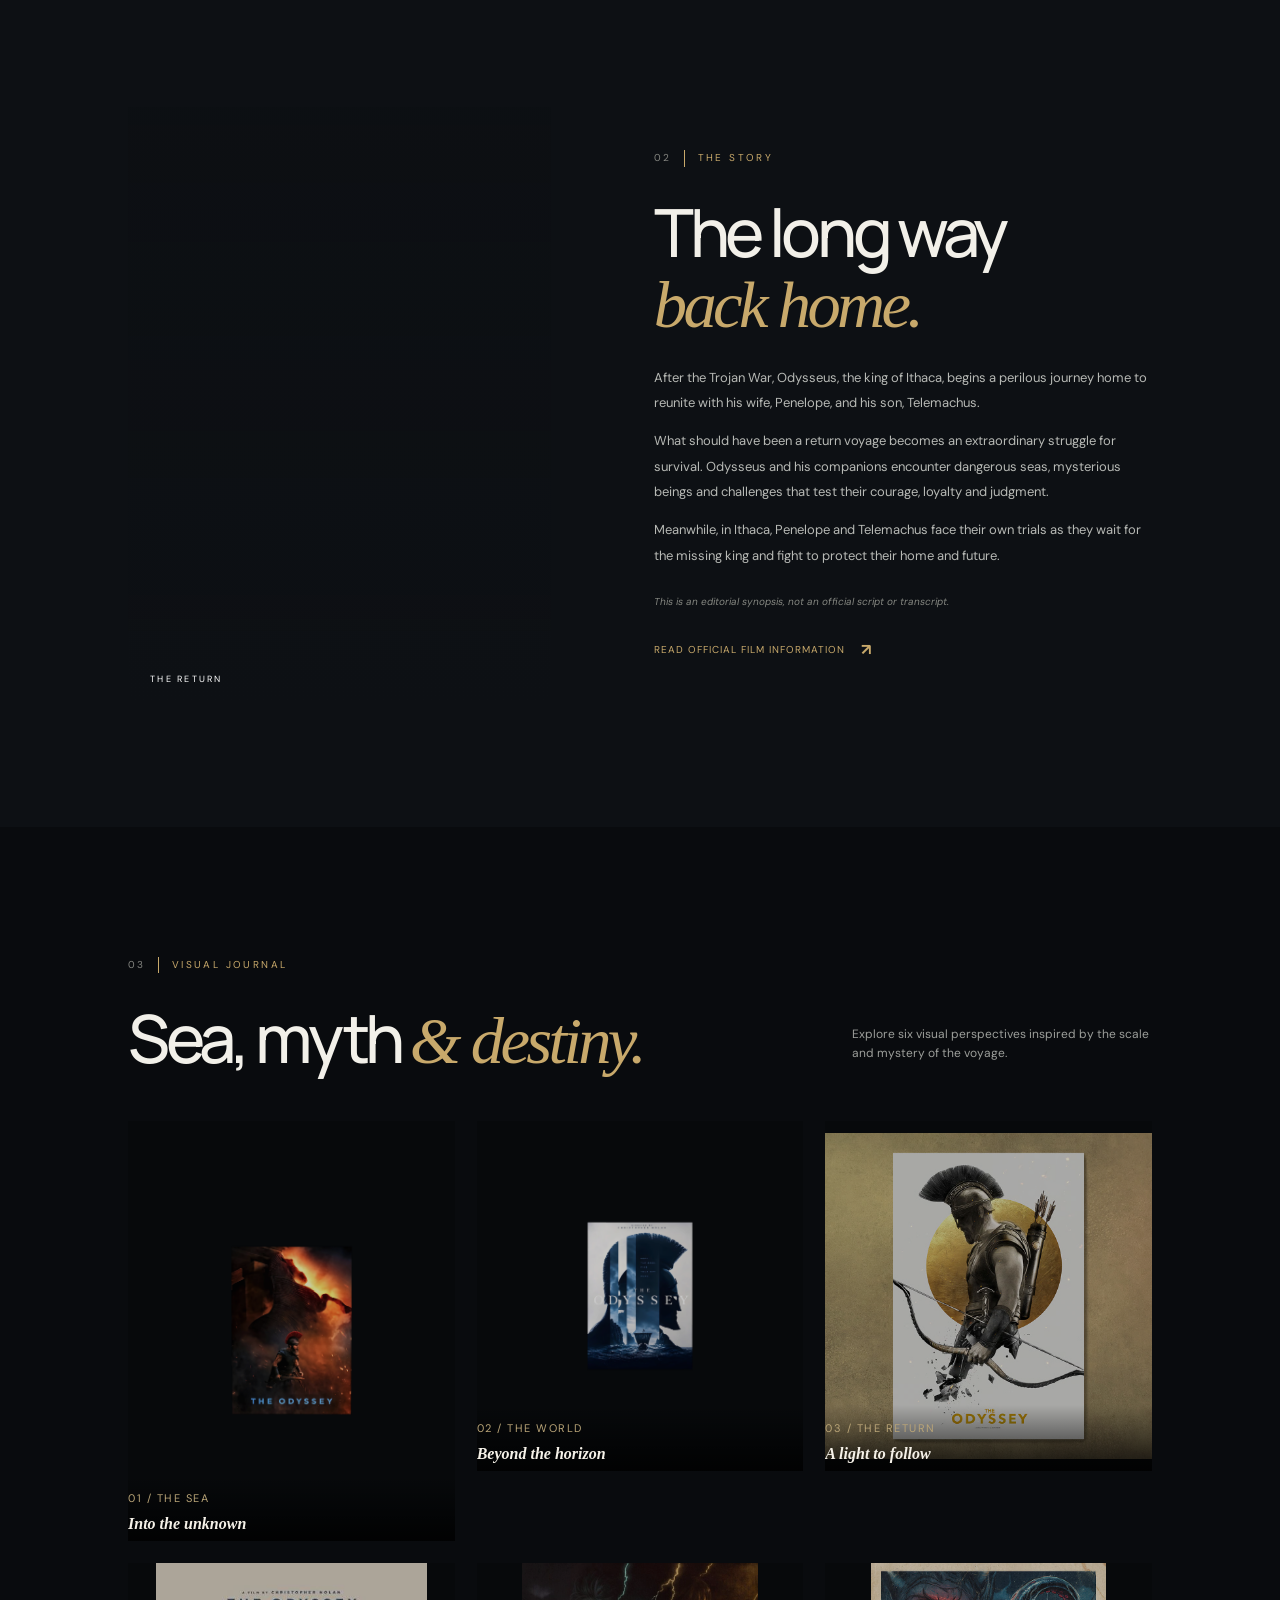
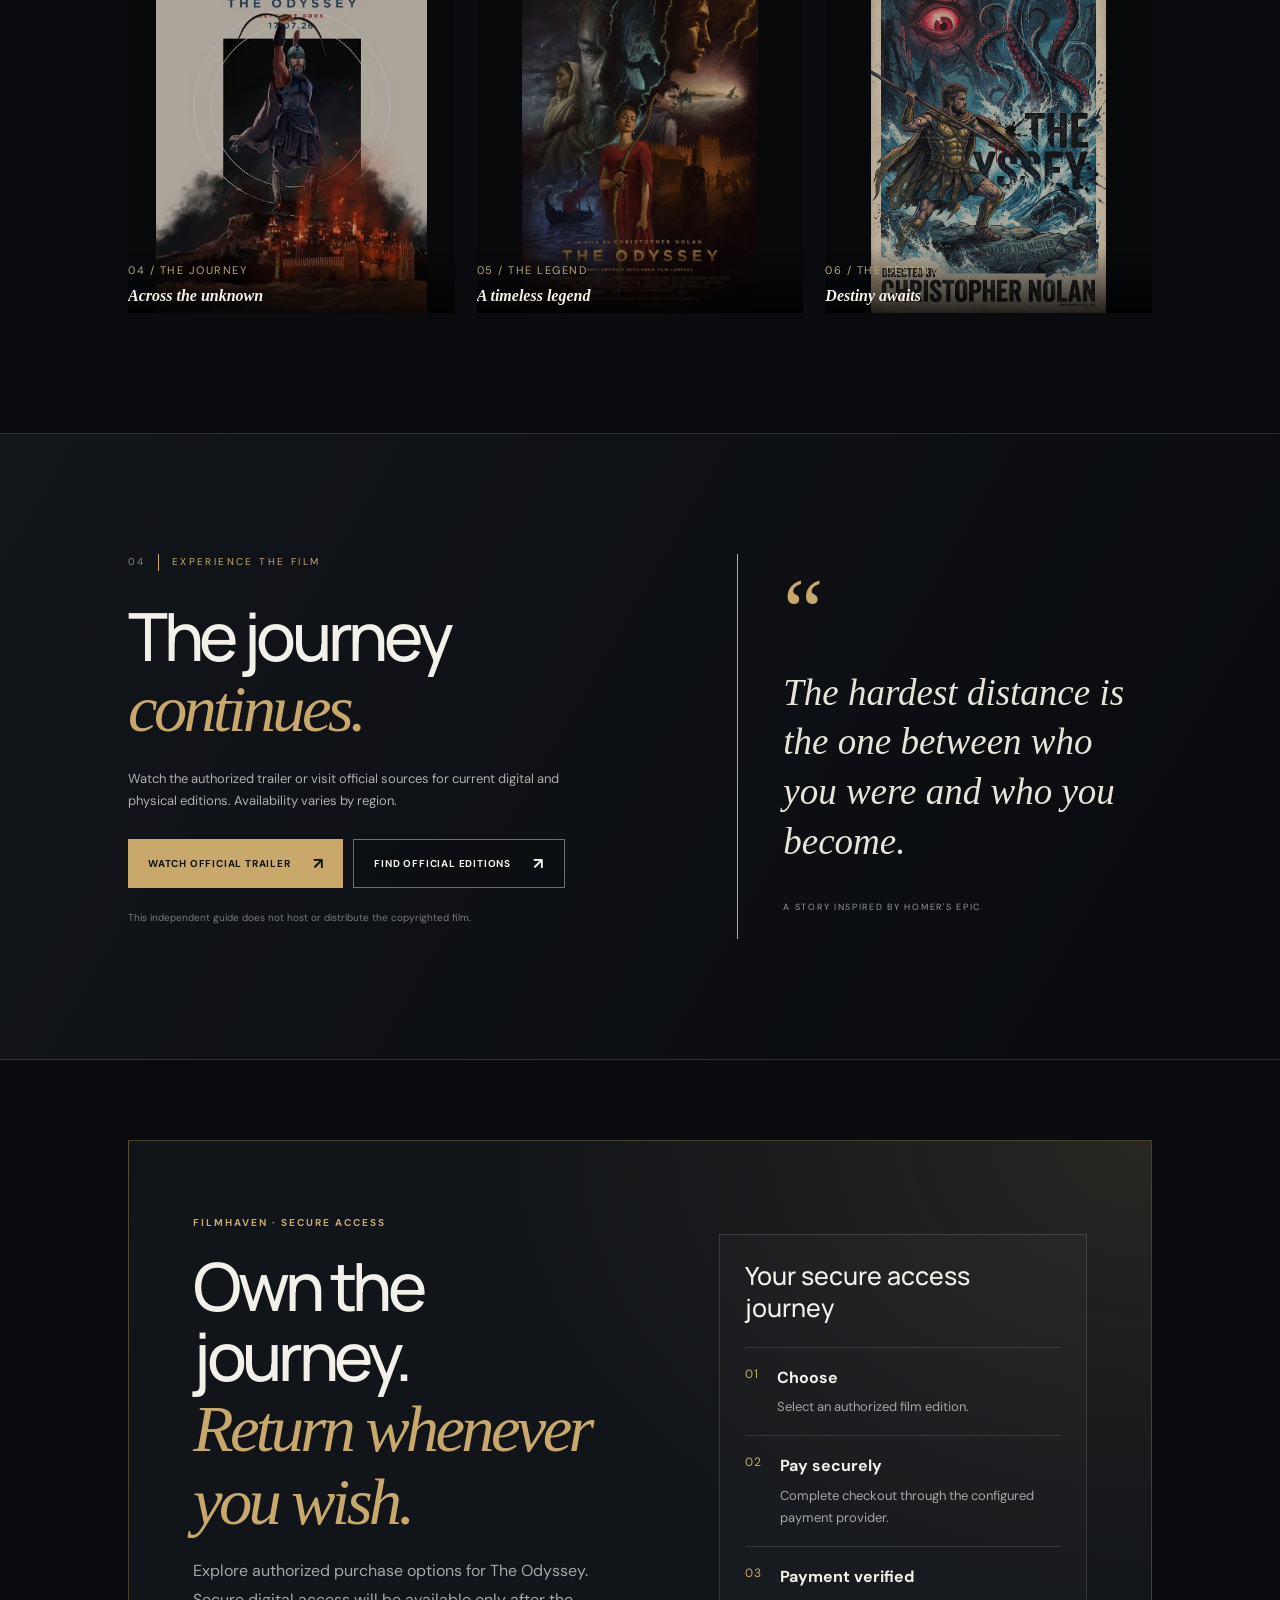
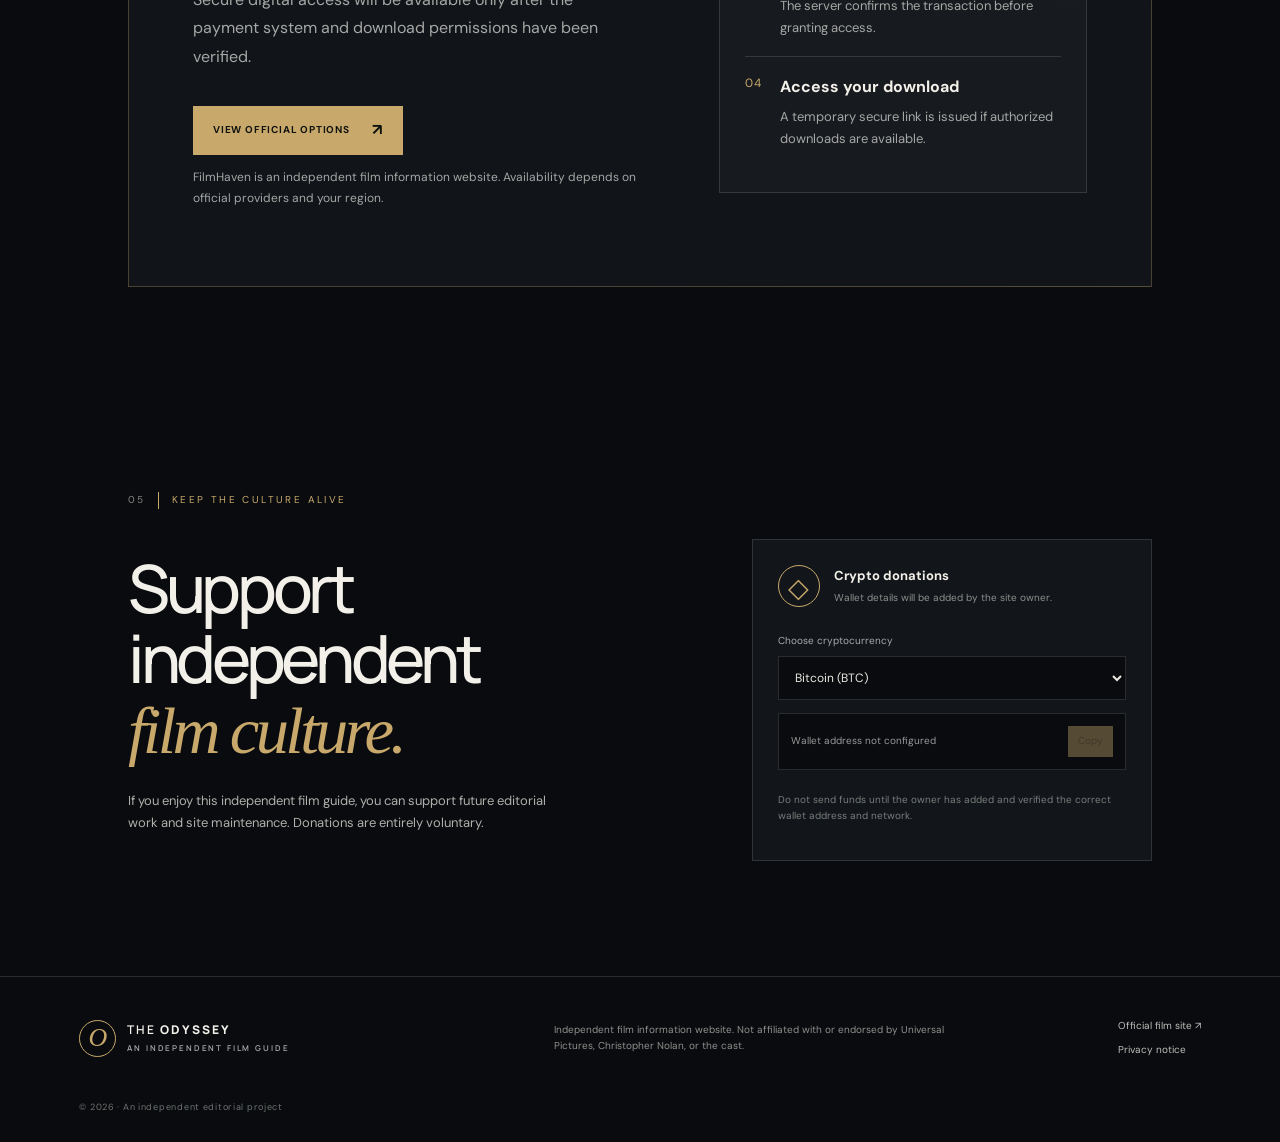
==== commit e68a1449: "Update FilmHaven website" ====
--- a/index.html
+++ b/index.html
@@ -1,44 +1,98 @@
 <!doctype html>
 <html lang="en">
+
 <head>
   <meta charset="utf-8" />
   <meta name="viewport" content="width=device-width, initial-scale=1" />
   <meta name="theme-color" content="#090b0e" />
-  <title>The Odyssey (2026) — A Cinematic Journey</title>
-  <meta name="description" content="Explore The Odyssey (2026), Christopher Nolan's mythic epic inspired by Homer's legendary journey. Discover the story, cast, official trailer and authorized viewing options." />
+
+  <!-- SEO -->
+  <title>The Odyssey (2026) — Film Details & Official Viewing | FilmHaven</title>
+  <meta
+    name="description"
+    content="Explore The Odyssey (2026), directed by Christopher Nolan. Discover the story, cast, film details, official trailer and authorized viewing options on FilmHaven."
+  />
   <meta name="robots" content="index,follow,max-image-preview:large" />
-  <link rel="canonical" href="https://YOUR-DOMAIN.example/" />
+
+  <!-- Canonical URL -->
+  <link rel="canonical" href="https://filmhaven.nl/" />
+
+  <!-- Open Graph / Social Sharing -->
   <meta property="og:type" content="website" />
-  <meta property="og:title" content="The Odyssey (2026) — A Cinematic Journey" />
-  <meta property="og:description" content="A journey beyond the edge of the known world. Discover The Odyssey, directed by Christopher Nolan." />
-  <meta property="og:url" content="https://YOUR-DOMAIN.example/" />
-  <meta property="og:image" content="https://images.unsplash.com/photo-1518837695005-2083093ee35b?auto=format&fit=crop&w=1600&q=85" />
+  <meta property="og:site_name" content="FilmHaven" />
+  <meta
+    property="og:title"
+    content="The Odyssey (2026) — Film Details & Official Viewing | FilmHaven"
+  />
+  <meta
+    property="og:description"
+    content="Discover The Odyssey (2026), its story, cast, official trailer and authorized viewing options."
+  />
+  <meta property="og:url" content="https://filmhaven.nl/" />
+  <meta
+    property="og:image"
+    content="https://images.unsplash.com/photo-1518837695005-2083093ee35b?auto=format&fit=crop&w=1600&q=85"
+  />
+
+  <!-- Twitter / X Sharing -->
+  <meta name="twitter:card" content="summary_large_image" />
+  <meta
+    name="twitter:title"
+    content="The Odyssey (2026) | FilmHaven"
+  />
+  <meta
+    name="twitter:description"
+    content="Explore the story, cast and authorized viewing options for The Odyssey (2026)."
+  />
+  <meta
+    name="twitter:image"
+    content="https://images.unsplash.com/photo-1518837695005-2083093ee35b?auto=format&fit=crop&w=1600&q=85"
+  />
+
+  <!-- Fonts -->
   <link rel="preconnect" href="https://fonts.googleapis.com" />
   <link rel="preconnect" href="https://fonts.gstatic.com" crossorigin />
-  <link href="https://fonts.googleapis.com/css2?family=DM+Sans:wght@400;500;600;700&family=Manrope:wght@400;500;600;700;800&display=swap" rel="stylesheet" />
+  <link
+    href="https://fonts.googleapis.com/css2?family=DM+Sans:wght@400;500;600;700&family=Manrope:wght@400;500;600;700;800&display=swap"
+    rel="stylesheet"
+  />
+
+  <!-- CSS -->
   <link rel="stylesheet" href="styles.css" />
-  <link rel="stylesheet" href="responsive.css">
+  <link rel="stylesheet" href="responsive.css" />
+
+  <!-- Structured Data -->
   <script type="application/ld+json">
   {
-    "@context":"https://schema.org",
-    "@type":"Movie",
-    "name":"The Odyssey",
-    "datePublished":"2026",
-    "director":{"@type":"Person","name":"Christopher Nolan"},
-    "author":{"@type":"Person","name":"Christopher Nolan"},
-    "genre":["Mythic action epic","Adventure","Fantasy"],
-    "description":"Christopher Nolan brings Homer's foundational saga of heroes, gods and monsters to the screen as a mythic action epic.",
-    "sameAs":["https://www.odysseymovie.com/","https://www.universalpicturesathome.com/movies/the-odyssey-2026"]
+    "@context": "https://schema.org",
+    "@type": "Movie",
+    "name": "The Odyssey",
+    "url": "https://filmhaven.nl/",
+    "datePublished": "2026",
+    "director": {
+      "@type": "Person",
+      "name": "Christopher Nolan"
+    },
+    "genre": [
+      "Adventure",
+      "Fantasy"
+    ],
+    "description": "Explore film information, the story, and authorized viewing options for The Odyssey (2026).",
+    "sameAs": [
+      "https://www.odysseymovie.com/",
+      "https://www.universalpicturesathome.com/movies/the-odyssey-2026"
+    ]
   }
   </script>
 </head>
+
 <body>
   <div class="grain" aria-hidden="true"></div>
   <header class="site-header">
     <a class="brand" href="#home" aria-label="Odyssey home"><span class="brand-mark">O</span><span>THE <b>ODYSSEY</b><small>AN INDEPENDENT FILM GUIDE</small></span></a>
     <button class="menu-toggle" aria-label="Open navigation" aria-expanded="false">☰</button>
     <nav class="nav" aria-label="Main navigation">
-      <a href="#home" data-i18n="navHome">Home</a><a href="#details" data-i18n="navDetails">Film details</a><a href="#story" data-i18n="navStory">The story</a><a href="#gallery" data-i18n="navGallery">Gallery</a><a href="#watch" data-i18n="navWatch">Watch / Buy</a><a href="#support" data-i18n="navSupport">Support</a>
+      <a href="#home" data-i18n="navHome">Home</a><a href="#details" data-i18n="navDetails">Film details</a><a href="#story" data-i18n="navStory">The story</a><a href="#gallery" data-i18n="navGallery">Gallery</a><a href="#watch" data-i18n="navWatch">Watch / Buy</a> <a href="#download">Download</a>  <a href="#support" data-i18n="navSupport">Support</a>
       <div class="language-switch" aria-label="Choose language"><button class="lang active" data-lang="en" aria-pressed="true">EN</button><span>/</span><button class="lang" data-lang="nl" aria-pressed="false">NL</button></div>
     </nav>
   </header>
@@ -67,14 +121,6 @@
     </section>
 
     <section class="story section-wrap" id="story"><div class="story-art" role="img" aria-label="Moonlit sea and distant horizon"></div><div class="story-copy"><div class="section-kicker"><span>02</span><span data-i18n="storyKicker">THE STORY</span></div><h2 data-i18n="storyTitle">The long way<br/><em>back home.</em></h2><p data-i18n="synopsis1">After the Trojan War, Odysseus, the king of Ithaca, begins a perilous journey home to reunite with his wife, Penelope, and his son, Telemachus.</p><p data-i18n="synopsis2">What should have been a return voyage becomes an extraordinary struggle for survival. Odysseus and his companions encounter dangerous seas, mysterious beings and challenges that test their courage, loyalty and judgment.</p><p data-i18n="synopsis3">Meanwhile, in Ithaca, Penelope and Telemachus face their own trials as they wait for the missing king and fight to protect their home and future.</p><p class="editorial-note" data-i18n="editorial">This is an editorial synopsis, not an official script or transcript.</p><a class="text-link" href="https://www.odysseymovie.com/synopsis/" target="_blank" rel="noopener noreferrer"><span data-i18n="officialSynopsis">Read official film information</span> <b>↗</b></a></div></section>
-
-    <!-- <section class="gallery section-wrap" id="gallery"><div class="section-heading"><div><div class="section-kicker"><span>03</span><span data-i18n="galleryKicker">VISUAL JOURNAL</span></div><h2 data-i18n="galleryTitle">Sea, myth <em>& destiny.</em></h2></div><p data-i18n="galleryIntro">A visual moodboard inspired by the scale and mystery of the voyage. Replace these editorial images with licensed official artwork before launch.</p></div>
-      <div class="gallery-grid"><figure class="gallery-large"><img src="https://images.unsplash.com/photo-1518837695005-2083093ee35b?auto=format&fit=crop&w=1400&q=85" alt="Waves rolling across a deep blue sea" loading="lazy"><figcaption><span>01 / THE SEA</span><b data-i18n="galleryCaption1">Into the unknown</b></figcaption></figure><figure><img src="https://images.unsplash.com/photo-1500530855697-b586d89ba3ee?auto=format&fit=crop&w=900&q=80" alt="A distant landscape under a dramatic sky" loading="lazy"><figcaption><span>02 / THE WORLD</span><b data-i18n="galleryCaption2">Beyond the horizon</b></figcaption></figure><figure><img src="https://images.unsplash.com/photo-1473116763249-2faaef81ccda?auto=format&fit=crop&w=900&q=80" alt="Sunlight breaking through clouds over the water" loading="lazy"><figcaption><span>03 / THE RETURN</span><b data-i18n="galleryCaption3">A light to follow</b></figcaption></figure></div>
-    </section> -->
-
-
-
-
     
 <section class="gallery section-wrap" id="gallery">
   <div class="section-heading">
@@ -159,6 +205,113 @@
 
     <section class="watch section-wrap" id="watch"><div class="watch-panel"><div class="section-kicker"><span>04</span><span data-i18n="watchKicker">EXPERIENCE THE FILM</span></div><h2 data-i18n="watchTitle">The journey<br/><em>continues.</em></h2><p data-i18n="watchCopy">Watch the authorized trailer or visit official sources for current digital and physical editions. Availability varies by region.</p><div class="watch-actions"><a class="button button-gold" href="https://www.youtube.com/watch?v=f_bKjZeJBBI" target="_blank" rel="noopener noreferrer"><span data-i18n="watchTrailer">Watch official trailer</span><b>↗</b></a><a class="button button-ghost" href="https://www.universalpicturesathome.com/movies/the-odyssey-2026" target="_blank" rel="noopener noreferrer"><span data-i18n="findEditions">Find official editions</span><b>↗</b></a></div><p class="small-note" data-i18n="noDownloads">This independent guide does not host or distribute the copyrighted film.</p></div><div class="watch-side"><span class="quote-mark">“</span><blockquote data-i18n="quote">The hardest distance is the one between who you were and who you become.</blockquote><span class="quote-credit" data-i18n="quoteCredit">A STORY INSPIRED BY HOMER'S EPIC</span></div></section>
 
+<section class="download-section section-wrap" id="download">
+  <div class="download-panel">
+
+    <!-- Left Side -->
+    <div class="download-copy">
+
+      <p class="download-eyebrow" data-i18n="downloadEyebrow">
+        FILMHAVEN · SECURE ACCESS
+      </p>
+
+      <h2 data-i18n="downloadTitle">
+        Own the journey.<br>
+        <em>Return whenever you wish.</em>
+      </h2>
+
+      <p data-i18n="downloadCopy">
+        Explore authorized purchase options for The Odyssey.
+        Secure digital access will be available only after the
+        payment system and download permissions have been verified.
+      </p>
+
+      <a
+        class="button button-gold"
+        href="https://www.universalpicturesathome.com/movies/the-odyssey-2026"
+        target="_blank"
+        rel="noopener noreferrer"
+      >
+        <span data-i18n="downloadButton">View official options</span>
+        <b>↗</b>
+      </a>
+
+      <p class="download-note" data-i18n="downloadNote">
+        FilmHaven is an independent film information website.
+        Availability depends on official providers and your region.
+      </p>
+
+    </div>
+
+    <!-- Right Side: Download Steps -->
+    <div class="download-steps">
+
+      <h3 data-i18n="downloadStepsTitle">
+        Your secure access journey
+      </h3>
+
+      <!-- Step 1 -->
+      <div class="download-step">
+        <span>01</span>
+
+        <div>
+          <strong data-i18n="downloadStep1">Choose</strong>
+
+          <p data-i18n="downloadStep1Text">
+            Select an authorized film edition.
+          </p>
+        </div>
+      </div>
+
+      <!-- Step 2 -->
+      <div class="download-step">
+        <span>02</span>
+
+        <div>
+          <strong data-i18n="downloadStep2">Pay securely</strong>
+
+          <p data-i18n="downloadStep2Text">
+            Complete checkout through the configured payment provider.
+          </p>
+        </div>
+      </div>
+
+      <!-- Step 3 -->
+      <div class="download-step">
+        <span>03</span>
+
+        <div>
+          <strong data-i18n="downloadStep3">Payment verified</strong>
+
+          <p data-i18n="downloadStep3Text">
+            The server confirms the transaction before granting access.
+          </p>
+        </div>
+      </div>
+
+      <!-- Step 4 -->
+      <div class="download-step">
+        <span>04</span>
+
+        <div>
+          <strong data-i18n="downloadStep4">Access your download</strong>
+
+          <p data-i18n="downloadStep4Text">
+            A temporary secure link is issued if authorized downloads are available.
+          </p>
+        </div>
+      </div>
+
+    </div>
+  </div>
+</section>
+
+
+
+
+
+
+
     <section class="support section-wrap" id="support"><div class="section-kicker"><span>05</span><span data-i18n="supportKicker">KEEP THE CULTURE ALIVE</span></div><div class="support-grid"><div><h2 data-i18n="supportTitle">Support independent<br/><em>film culture.</em></h2><p data-i18n="supportCopy">If you enjoy this independent film guide, you can support future editorial work and site maintenance. Donations are entirely voluntary.</p></div><div class="donation-card"><div class="donation-top"><span class="coin-icon">◇</span><div><strong data-i18n="donationTitle">Crypto donations</strong><small data-i18n="donationSubtitle">Wallet details will be added by the site owner.</small></div></div><label for="coin" data-i18n="chooseCoin">Choose cryptocurrency</label><select id="coin"><option value="btc">Bitcoin (BTC)</option><option value="eth">Ethereum (ETH)</option><option value="usdc">USDC</option></select><div class="wallet-box"><span id="walletText" data-i18n="walletMissing">Wallet address not configured</span><button id="copyWallet" disabled data-i18n="copy">Copy</button></div><p class="small-note" data-i18n="walletWarning">Do not send funds until the owner has added and verified the correct wallet address and network.</p></div></div></section>
   </main>
 
--- a/styles.css
+++ b/styles.css
@@ -721,3 +721,92 @@
   color: #f5f1e8;
 }
  
+
+
+
+
+
+/* FilmHaven secure download section */
+.download-section {
+  padding-top: 80px;
+  padding-bottom: 100px;
+}
+
+.download-panel {
+  display: grid;
+  grid-template-columns: minmax(0, 1.1fr) minmax(280px, 0.9fr);
+  gap: clamp(30px, 6vw, 80px);
+  align-items: center;
+  padding: clamp(25px, 5vw, 64px);
+  border: 1px solid rgba(200, 169, 107, 0.3);
+  background:
+    radial-gradient(ellipse at top right, rgba(200, 169, 107, 0.12), transparent 45%),
+    #111419;
+}
+
+.download-copy {
+  min-width: 0;
+}
+
+.download-eyebrow {
+  color: var(--gold);
+  font-size: 10px;
+  font-weight: 700;
+  letter-spacing: 0.2em;
+}
+
+.download-copy h2 {
+  margin: 20px 0;
+}
+
+.download-copy > p:not(.download-eyebrow) {
+  max-width: 570px;
+  color: var(--muted);
+  line-height: 1.8;
+}
+
+.download-copy .button {
+  margin-top: 18px;
+}
+
+.download-note {
+  font-size: 12px;
+}
+
+.download-steps {
+  padding: 25px;
+  border: 1px solid var(--line);
+  background: rgba(255, 255, 255, 0.025);
+}
+
+.download-steps h3 {
+  margin: 0 0 22px;
+  font: 500 25px/1.3 var(--display);
+}
+
+.download-step {
+  display: flex;
+  gap: 17px;
+  padding: 17px 0;
+  border-top: 1px solid var(--line);
+}
+
+.download-step > span {
+  color: var(--gold);
+  font-size: 12px;
+  letter-spacing: 0.1em;
+}
+
+.download-step strong {
+  display: block;
+  margin-bottom: 5px;
+}
+
+.download-step p {
+  margin: 0;
+  color: var(--muted);
+  font-size: 13px;
+  line-height: 1.7;
+}
+
+
--- a/responsive.css
+++ b/responsive.css
@@ -246,3 +246,32 @@
     font-size: 13px;
   }
 }
+
+
+
+
+
+@media (max-width: 760px) {
+  .download-section {
+    padding: 55px 6%;
+  }
+
+  .download-panel {
+    grid-template-columns: 1fr;
+    gap: 30px;
+    padding: 24px 18px;
+  }
+
+  .download-steps {
+    padding: 20px 15px;
+  }
+
+  .download-steps h3 {
+    font-size: 22px;
+  }
+
+  .download-copy .button {
+    width: 100%;
+    gap: 12px;
+  }
+}
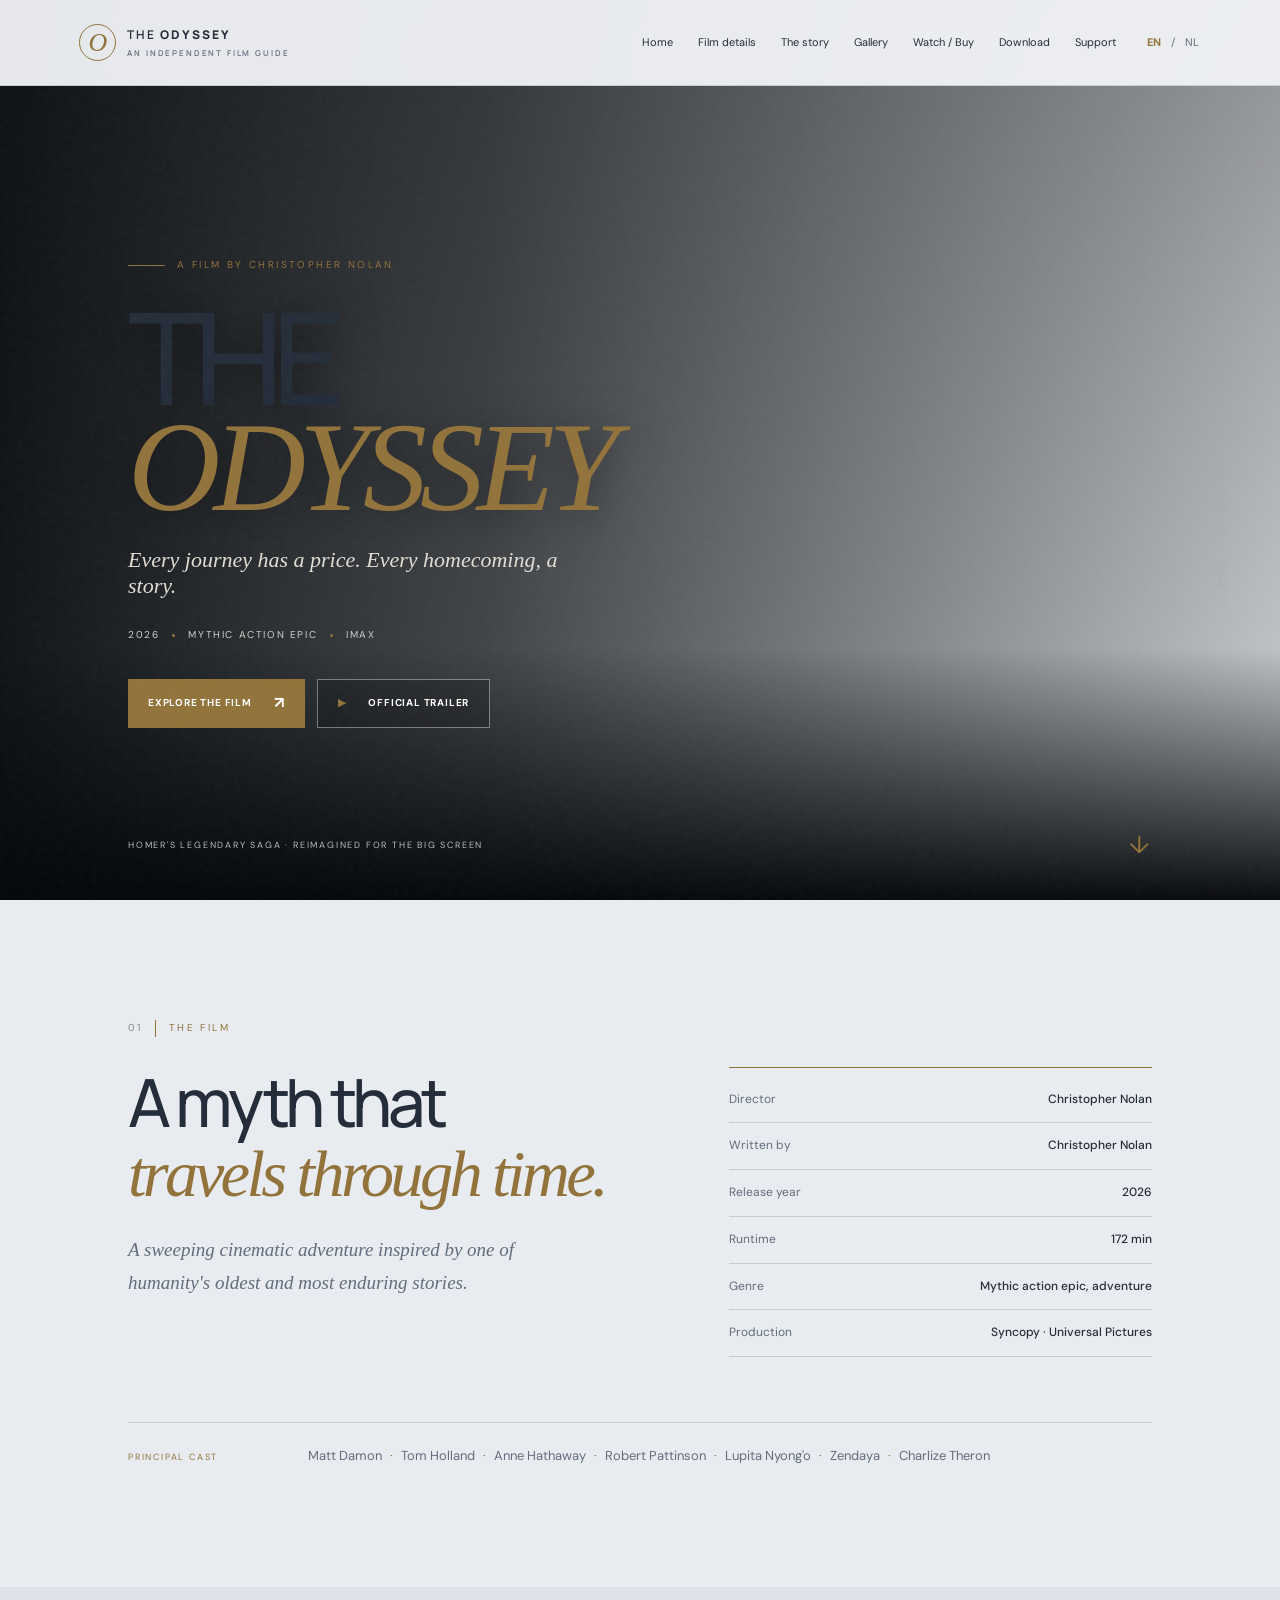
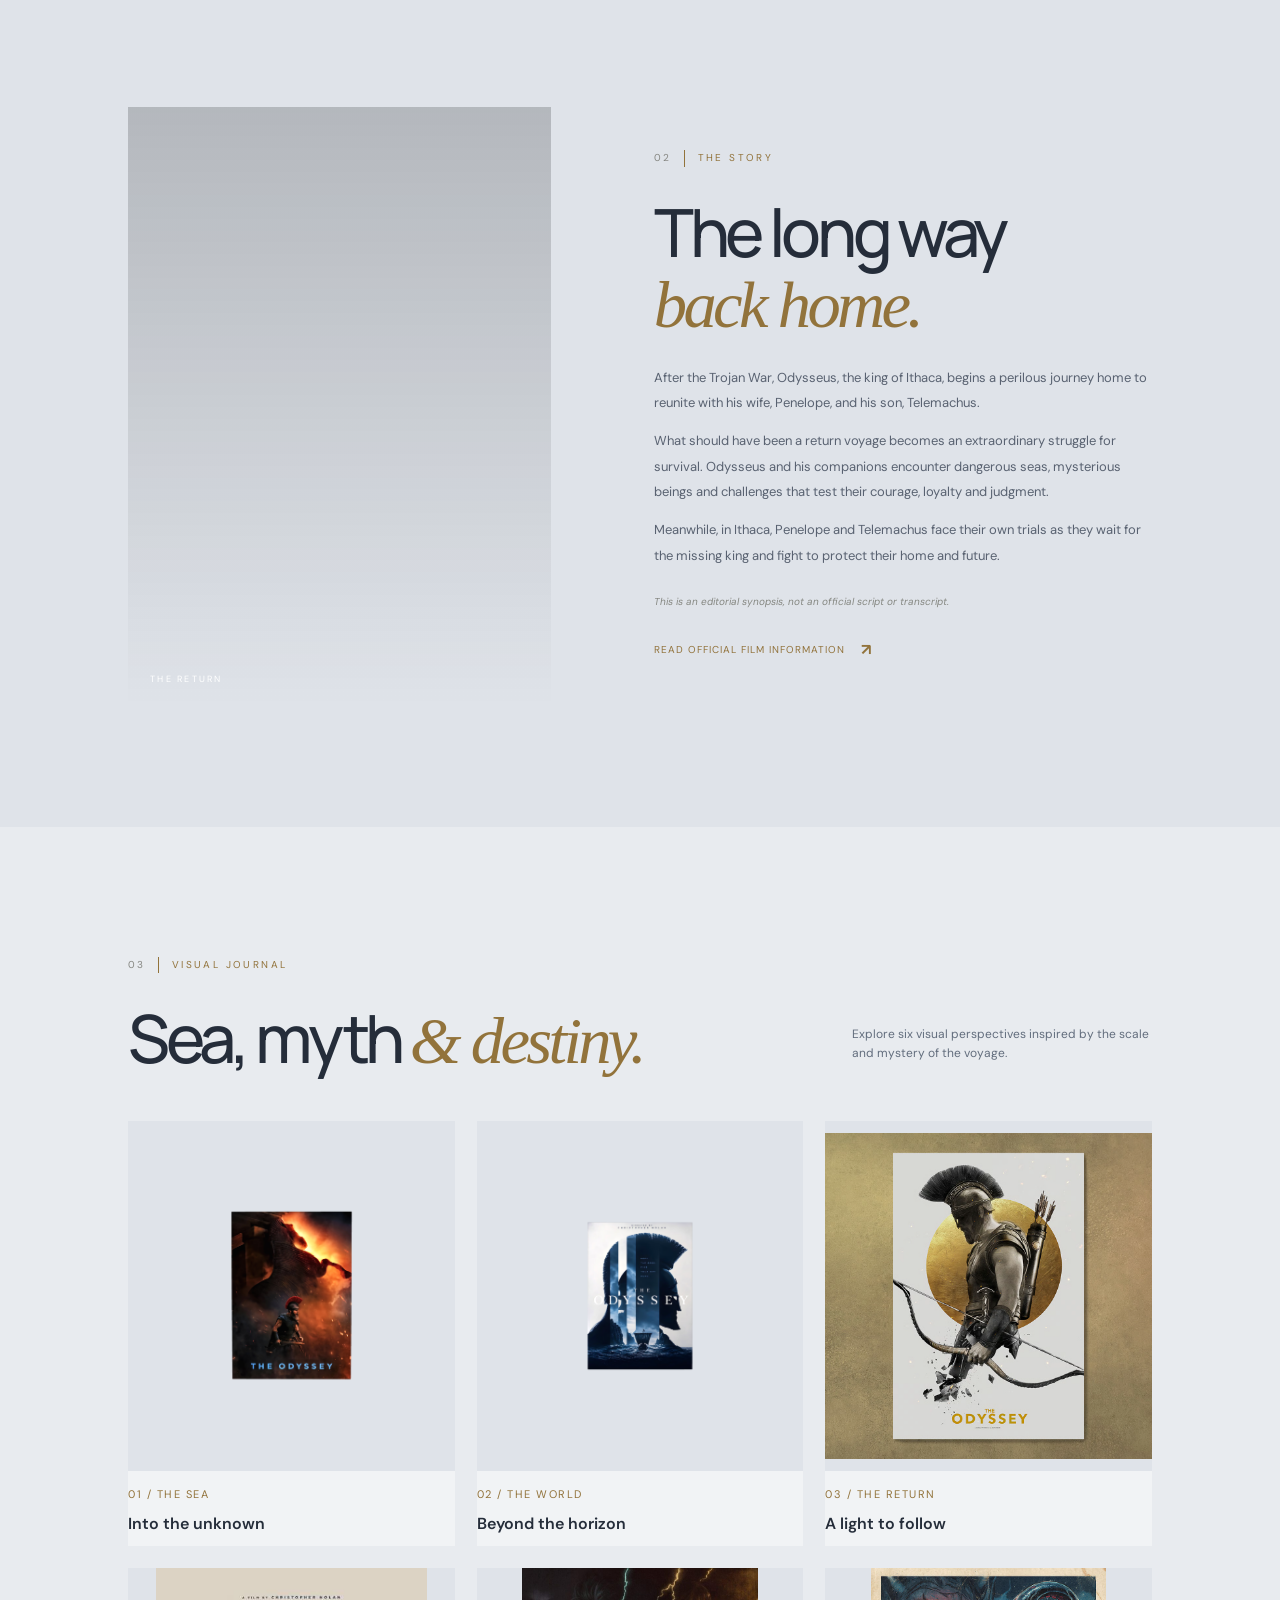
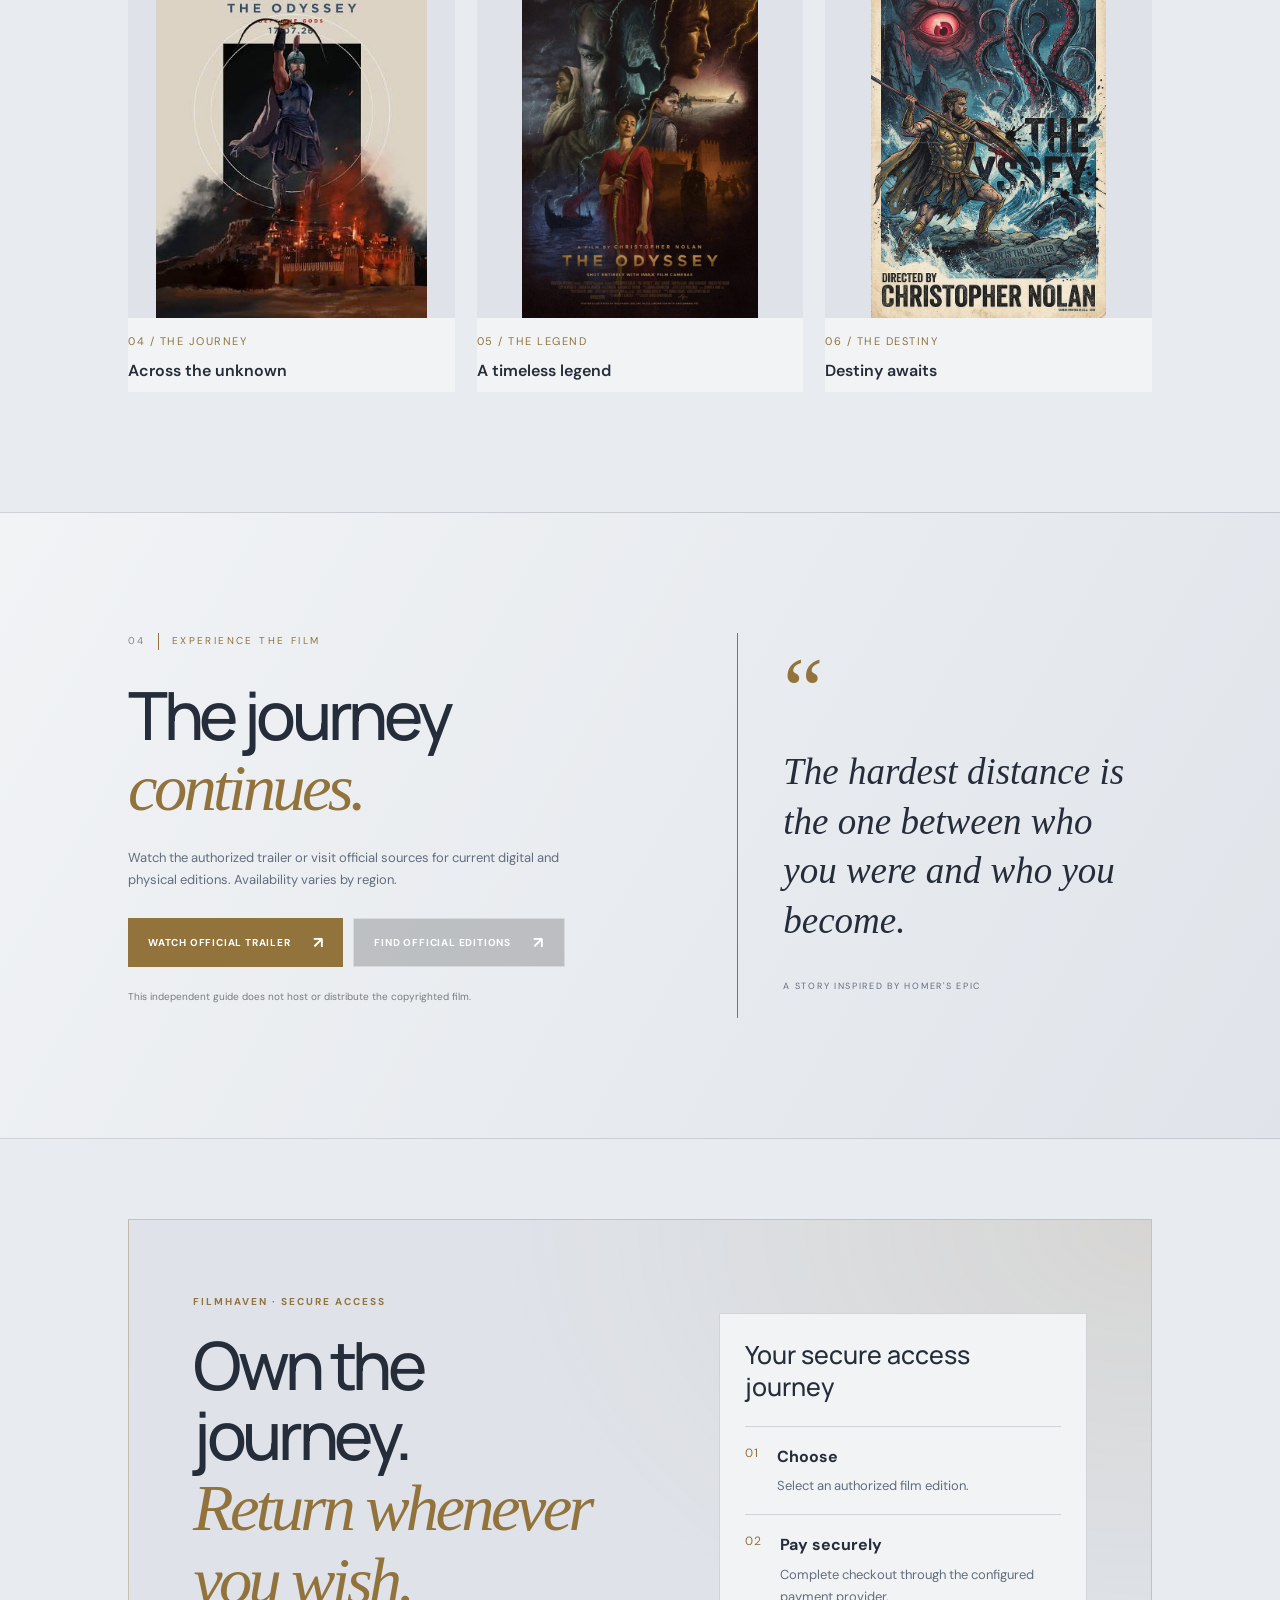
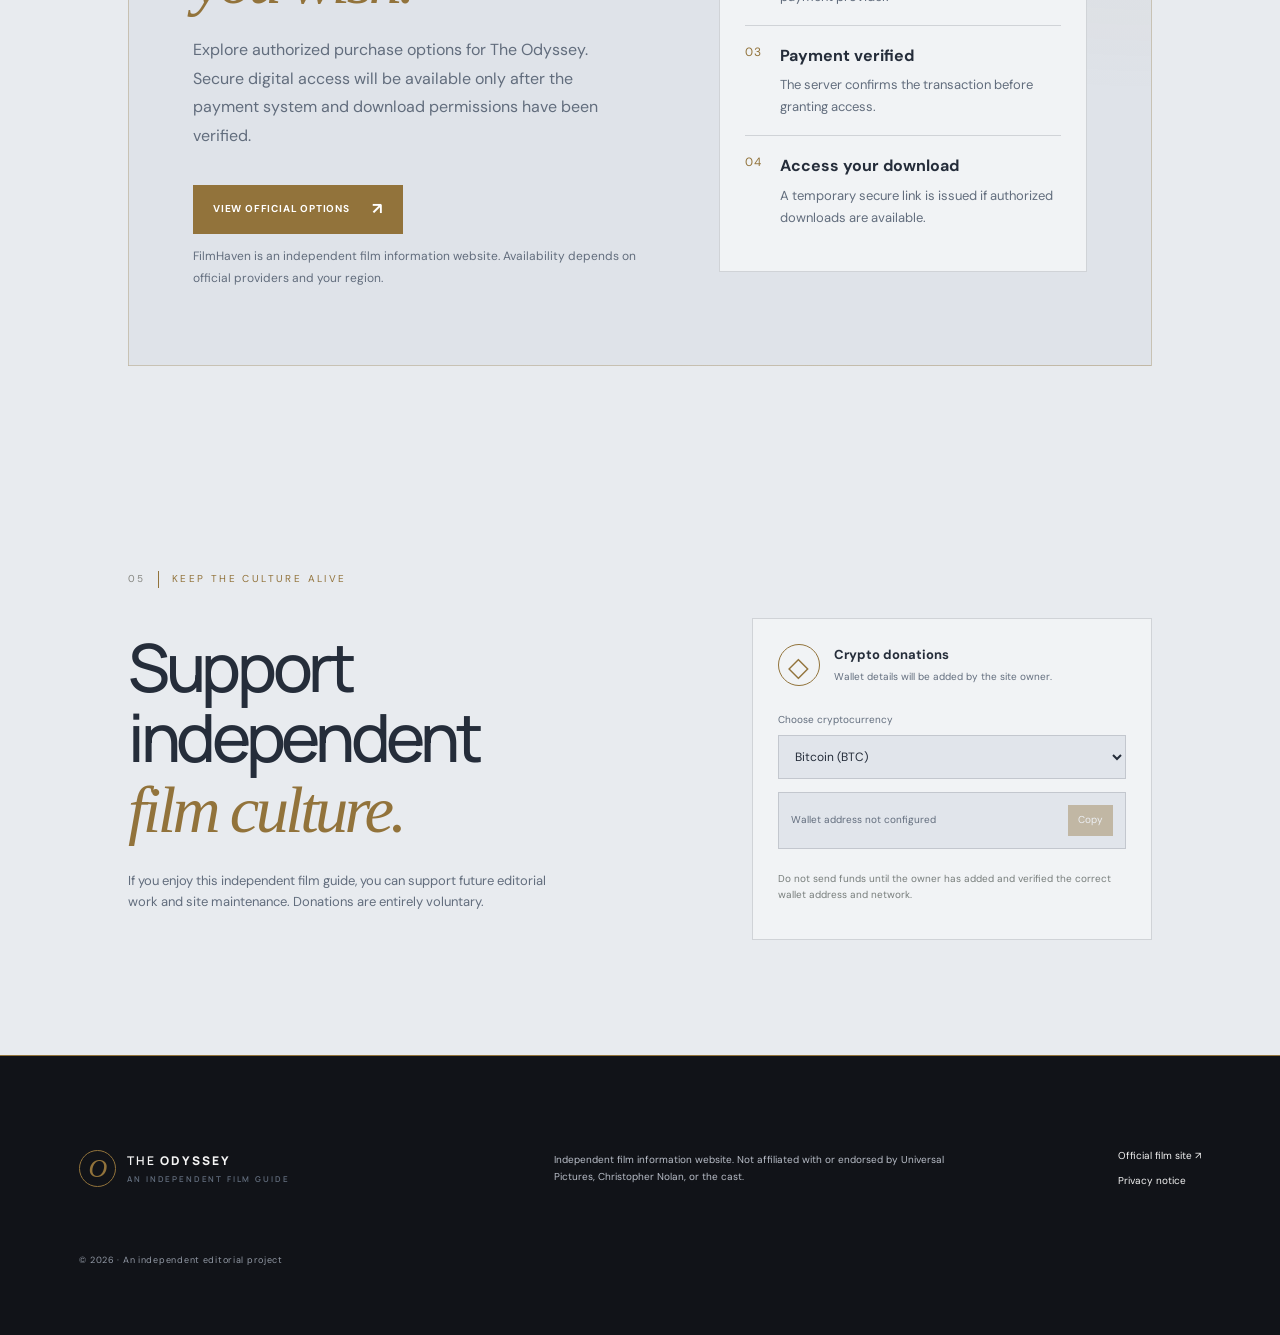
==== commit e793ff60: "Add files via upload" ====
--- a/index.html
+++ b/index.html
@@ -58,8 +58,9 @@
   />
 
   <!-- CSS -->
-  <link rel="stylesheet" href="styles.css" />
+  <!-- <link rel="stylesheet" href="styles.css" /> -->
   <link rel="stylesheet" href="responsive.css" />
+  <link rel="stylesheet" href="sec.css">
 
   <!-- Structured Data -->
   <script type="application/ld+json">
--- a/styles.css
+++ b/styles.css
@@ -1,6 +1,7 @@
 :root {
-  --bg: #090b0e;
-  --panel: #111419;
+  --bg: #090b0e
+
+  --panel: #c7d8f6;
   --text: #f2f0e9;
   --muted: #a6a7a5;
   --gold: #c8a96b;
--- a/responsive.css
+++ b/responsive.css
@@ -1,277 +1,277 @@
-
-@media (max-width: 1050px) {
-  .site-header {
-    padding: 0 4%;
-  }
-  .nav {
-    gap: 13px;
-  }
-  .section-wrap {
-    padding-left: 7%;
-    padding-right: 7%;
-  }
-  .hero {
-    padding-left: 8%;
-    padding-right: 8%;
-  }
-  .hero-foot {
-    left: 8%;
-    right: 8%;
-  }
-  .footer {
-    padding-left: 4%;
-    padding-right: 4%;
-  }
-}
-@media (max-width: 800px) {
-  .site-header {
-    height: 74px;
-  }
-  .menu-toggle {
-    display: block;
-  }
-  .nav {
-    display: none;
-    position: absolute;
-    top: 74px;
-    left: 0;
-    right: 0;
-    padding: 22px 7%;
-    background: #0b0e12;
-    border-bottom: 1px solid var(--line);
-    flex-direction: column;
-    align-items: flex-start;
-    gap: 18px;
-  }
-  .nav.open {
-    display: flex;
-  }
-  .language-switch {
-    margin-top: 4px;
-  }
-  .hero {
-    min-height: 720px;
-    height: 94svh;
-    padding: 120px 7% 80px;
-  }
-  .hero-vignette {
-    background:
-      linear-gradient(90deg, rgba(4, 7, 10, 0.88), rgba(4, 7, 10, 0.4)),
-      linear-gradient(0deg, #090b0e 0%, transparent 45%);
-  }
-  .vertical-note {
-    display: none;
-  }
-  .section-wrap {
-    padding: 85px 7%;
-  }
-  .intro-grid,
-  .story,
-  .watch,
-  .support-grid {
-    grid-template-columns: 1fr;
-    gap: 42px;
-  }
-  .facts-card {
-    max-width: 600px;
-  }
-  .cast-strip {
-    grid-template-columns: 1fr;
-    gap: 8px;
-    margin-top: 45px;
-  }
-  .story-art {
-    min-height: 400px;
-    order: 2;
-  }
-  .story-copy {
-    order: 1;
-  }
-  .section-heading {
-    align-items: start;
-    flex-direction: column;
-    gap: 15px;
-  }
-  .gallery-grid {
-    grid-template-columns: 1fr 1fr;
-  }
-  .gallery-grid .gallery-large {
-    grid-column: 1/-1;
-  }
-  .gallery-grid .gallery-large img {
-    height: 360px;
-  }
-  .gallery-grid img {
-    height: 270px;
-  }
-  .watch-side {
-    padding-left: 25px;
-  }
-  .footer {
-    grid-template-columns: 1fr 1fr;
-  }
-  .footer p {
-    grid-column: 1/-1;
-    grid-row: 2;
-  }
-  .footer-links {
-    grid-column: 2;
-    grid-row: 1;
-  }
-  .footer > small {
-    grid-column: 1/-1;
-  }
-}
-@media (max-width: 480px) {
-  .brand {
-    font-size: 10px;
-  }
-  .brand-mark {
-    width: 32px;
-    height: 32px;
-    font-size: 23px;
-  }
-  .hero {
-    min-height: 680px;
-  }
-  .hero-content {
-    margin-top: 15px;
-  }
-  h1 {
-    font-size: clamp(66px, 17vw, 90px);
-  }
-  .hero-sub {
-    font-size: 17px;
-  }
-  .hero-actions {
-    align-items: stretch;
-    flex-direction: column;
-    max-width: 260px;
-  }
-  .button {
-    justify-content: space-between;
-  }
-  .hero-foot {
-    font-size: 7px;
-    letter-spacing: 0.12em;
-    bottom: 25px;
-  }
-  .section-wrap {
-    padding-top: 70px;
-    padding-bottom: 70px;
-  }
-  .fact {
-    font-size: 11px;
-  }
-  .gallery-grid {
-    grid-template-columns: 1fr;
-  }
-  .gallery-grid .gallery-large {
-    grid-column: auto;
-  }
-  .gallery-grid .gallery-large img,
-  .gallery-grid img {
-    height: 280px;
-  }
-  .watch-actions {
-    flex-direction: column;
-    align-items: stretch;
-  }
-  .donation-card {
-    padding: 18px;
-  }
-  .footer {
-    grid-template-columns: 1fr;
-  }
-  .footer-links {
-    grid-column: auto;
-    grid-row: auto;
-  }
-  .footer p {
-    grid-column: auto;
-    grid-row: auto;
-  }
-  .footer > small {
-    grid-column: auto;
-  }
-}
-@media (prefers-reduced-motion: reduce) {
-  html {
-    scroll-behavior: auto;
-  }
-  *,
-  *:before,
-  *:after {
-    animation-duration: 0.01ms !important;
-    animation-iteration-count: 1 !important;
-    transition-duration: 0.01ms !important;
-  }
-}
-
-
-
-
-@media (max-width: 800px) {
-  .gallery-grid {
-    grid-template-columns: repeat(2, minmax(0, 1fr));
-    gap: 18px;
-  }
-
-  .gallery-grid figure img {
-    height: 300px;
-  }
-}
-
-@media (max-width: 480px) {
-  .gallery-grid {
-    grid-template-columns: repeat(2, minmax(0, 1fr));
-    gap: 12px;
-  }
-
-  .gallery-grid figure img {
-    height: 220px;
-  }
-
-  .gallery-grid figcaption {
-    gap: 6px;
-    padding-top: 10px;
-  }
-
-  .gallery-grid figcaption span {
-    font-size: 9px;
-    letter-spacing: 1px;
-  }
-
-  .gallery-grid figcaption b {
-    font-size: 13px;
-  }
-}
-
-
-
-
-
-@media (max-width: 760px) {
-  .download-section {
-    padding: 55px 6%;
-  }
-
-  .download-panel {
-    grid-template-columns: 1fr;
-    gap: 30px;
-    padding: 24px 18px;
-  }
-
-  .download-steps {
-    padding: 20px 15px;
-  }
-
-  .download-steps h3 {
-    font-size: 22px;
-  }
-
-  .download-copy .button {
-    width: 100%;
-    gap: 12px;
-  }
-}
+
+@media (max-width: 1050px) {
+  .site-header {
+    padding: 0 4%;
+  }
+  .nav {
+    gap: 13px;
+  }
+  .section-wrap {
+    padding-left: 7%;
+    padding-right: 7%;
+  }
+  .hero {
+    padding-left: 8%;
+    padding-right: 8%;
+  }
+  .hero-foot {
+    left: 8%;
+    right: 8%;
+  }
+  .footer {
+    padding-left: 4%;
+    padding-right: 4%;
+  }
+}
+@media (max-width: 800px) {
+  .site-header {
+    height: 74px;
+  }
+  .menu-toggle {
+    display: block;
+  }
+  .nav {
+    display: none;
+    position: absolute;
+    top: 74px;
+    left: 0;
+    right: 0;
+    padding: 22px 7%;
+    background: #0b0e12;
+    border-bottom: 1px solid var(--line);
+    flex-direction: column;
+    align-items: flex-start;
+    gap: 18px;
+  }
+  .nav.open {
+    display: flex;
+  }
+  .language-switch {
+    margin-top: 4px;
+  }
+  .hero {
+    min-height: 720px;
+    height: 94svh;
+    padding: 120px 7% 80px;
+  }
+  .hero-vignette {
+    background:
+      linear-gradient(90deg, rgba(4, 7, 10, 0.88), rgba(4, 7, 10, 0.4)),
+      linear-gradient(0deg, #090b0e 0%, transparent 45%);
+  }
+  .vertical-note {
+    display: none;
+  }
+  .section-wrap {
+    padding: 85px 7%;
+  }
+  .intro-grid,
+  .story,
+  .watch,
+  .support-grid {
+    grid-template-columns: 1fr;
+    gap: 42px;
+  }
+  .facts-card {
+    max-width: 600px;
+  }
+  .cast-strip {
+    grid-template-columns: 1fr;
+    gap: 8px;
+    margin-top: 45px;
+  }
+  .story-art {
+    min-height: 400px;
+    order: 2;
+  }
+  .story-copy {
+    order: 1;
+  }
+  .section-heading {
+    align-items: start;
+    flex-direction: column;
+    gap: 15px;
+  }
+  .gallery-grid {
+    grid-template-columns: 1fr 1fr;
+  }
+  .gallery-grid .gallery-large {
+    grid-column: 1/-1;
+  }
+  .gallery-grid .gallery-large img {
+    height: 360px;
+  }
+  .gallery-grid img {
+    height: 270px;
+  }
+  .watch-side {
+    padding-left: 25px;
+  }
+  .footer {
+    grid-template-columns: 1fr 1fr;
+  }
+  .footer p {
+    grid-column: 1/-1;
+    grid-row: 2;
+  }
+  .footer-links {
+    grid-column: 2;
+    grid-row: 1;
+  }
+  .footer > small {
+    grid-column: 1/-1;
+  }
+}
+@media (max-width: 480px) {
+  .brand {
+    font-size: 10px;
+  }
+  .brand-mark {
+    width: 32px;
+    height: 32px;
+    font-size: 23px;
+  }
+  .hero {
+    min-height: 680px;
+  }
+  .hero-content {
+    margin-top: 15px;
+  }
+  h1 {
+    font-size: clamp(66px, 17vw, 90px);
+  }
+  .hero-sub {
+    font-size: 17px;
+  }
+  .hero-actions {
+    align-items: stretch;
+    flex-direction: column;
+    max-width: 260px;
+  }
+  .button {
+    justify-content: space-between;
+  }
+  .hero-foot {
+    font-size: 7px;
+    letter-spacing: 0.12em;
+    bottom: 25px;
+  }
+  .section-wrap {
+    padding-top: 70px;
+    padding-bottom: 70px;
+  }
+  .fact {
+    font-size: 11px;
+  }
+  .gallery-grid {
+    grid-template-columns: 1fr;
+  }
+  .gallery-grid .gallery-large {
+    grid-column: auto;
+  }
+  .gallery-grid .gallery-large img,
+  .gallery-grid img {
+    height: 280px;
+  }
+  .watch-actions {
+    flex-direction: column;
+    align-items: stretch;
+  }
+  .donation-card {
+    padding: 18px;
+  }
+  .footer {
+    grid-template-columns: 1fr;
+  }
+  .footer-links {
+    grid-column: auto;
+    grid-row: auto;
+  }
+  .footer p {
+    grid-column: auto;
+    grid-row: auto;
+  }
+  .footer > small {
+    grid-column: auto;
+  }
+}
+@media (prefers-reduced-motion: reduce) {
+  html {
+    scroll-behavior: auto;
+  }
+  *,
+  *:before,
+  *:after {
+    animation-duration: 0.01ms !important;
+    animation-iteration-count: 1 !important;
+    transition-duration: 0.01ms !important;
+  }
+}
+
+
+
+
+@media (max-width: 800px) {
+  .gallery-grid {
+    grid-template-columns: repeat(2, minmax(0, 1fr));
+    gap: 18px;
+  }
+
+  .gallery-grid figure img {
+    height: 300px;
+  }
+}
+
+@media (max-width: 480px) {
+  .gallery-grid {
+    grid-template-columns: repeat(2, minmax(0, 1fr));
+    gap: 12px;
+  }
+
+  .gallery-grid figure img {
+    height: 220px;
+  }
+
+  .gallery-grid figcaption {
+    gap: 6px;
+    padding-top: 10px;
+  }
+
+  .gallery-grid figcaption span {
+    font-size: 9px;
+    letter-spacing: 1px;
+  }
+
+  .gallery-grid figcaption b {
+    font-size: 13px;
+  }
+}
+
+
+
+
+
+@media (max-width: 760px) {
+  .download-section {
+    padding: 55px 6%;
+  }
+
+  .download-panel {
+    grid-template-columns: 1fr;
+    gap: 30px;
+    padding: 24px 18px;
+  }
+
+  .download-steps {
+    padding: 20px 15px;
+  }
+
+  .download-steps h3 {
+    font-size: 22px;
+  }
+
+  .download-copy .button {
+    width: 100%;
+    gap: 12px;
+  }
+}
--- a/sec.css
+++ b/sec.css
@@ -0,0 +1,1064 @@
+:root {
+  --bg: #e8ebef;
+  --panel: #f1f3f5;
+  --text: #252d3a;
+  --muted: #626d7d;
+  --gold: #92733b;
+  --line: rgba(37, 45, 58, 0.16);
+  --serif: Georgia, "Times New Roman", serif;
+  --sans: "DM Sans", sans-serif;
+  --display: Manrope, "DM Sans", sans-serif;
+}
+
+* {
+  box-sizing: border-box;
+}
+
+html {
+  scroll-behavior: smooth;
+  scroll-padding-top: 90px;
+}
+
+body {
+  margin: 0;
+  background: var(--bg);
+  color: var(--text);
+  font-family: var(--sans);
+  line-height: 1.65;
+  overflow-x: hidden;
+}
+
+a {
+  color: inherit;
+  text-decoration: none;
+}
+
+button,
+select {
+  font: inherit;
+}
+
+.grain {
+  pointer-events: none;
+  position: fixed;
+  inset: 0;
+  z-index: 10;
+  opacity: 0.06;
+  background-image: url("data:image/svg+xml,%3Csvg viewBox='0 0 180 180' xmlns='http://www.w3.org/2000/svg'%3E%3Cfilter id='n'%3E%3CfeTurbulence type='fractalNoise' baseFrequency='.8' numOctaves='4' stitchTiles='stitch'/%3E%3C/filter%3E%3Crect width='100%25' height='100%25' filter='url(%23n)' opacity='.55'/%3E%3C/svg%3E");
+}
+
+/* HEADER */
+
+.site-header {
+  height: 86px;
+  position: absolute;
+  top: 0;
+  left: 0;
+  width: 100%;
+  z-index: 20;
+  display: flex;
+  align-items: center;
+  justify-content: space-between;
+  padding: 0 6.2%;
+  border-bottom: 1px solid var(--line);
+  background: rgba(240, 242, 245, 0.96);
+  backdrop-filter: blur(10px);
+}
+
+.brand {
+  display: flex;
+  align-items: center;
+  gap: 11px;
+  font: 600 12px var(--display);
+  letter-spacing: 0.16em;
+  line-height: 1.2;
+}
+
+.brand b {
+  font-weight: 800;
+}
+
+.brand small {
+  display: block;
+  color: var(--muted);
+  font-size: 8px;
+  letter-spacing: 0.23em;
+  margin-top: 6px;
+}
+
+.brand-mark {
+  display: grid;
+  place-items: center;
+  width: 37px;
+  height: 37px;
+  border: 1px solid var(--gold);
+  border-radius: 50%;
+  font: italic 26px var(--serif);
+  color: var(--gold);
+  letter-spacing: 0;
+}
+
+.nav {
+  display: flex;
+  align-items: center;
+  gap: 25px;
+  font-size: 11px;
+  color: var(--text);
+}
+
+.nav > a {
+  transition: color 0.2s;
+}
+
+.nav > a:hover,
+.footer a:hover {
+  color: var(--gold);
+}
+
+.language-switch {
+  display: flex;
+  align-items: center;
+  gap: 8px;
+  margin-left: 4px;
+  color: var(--muted);
+  font-size: 11px;
+}
+
+.lang {
+  padding: 6px 2px;
+  border: 0;
+  background: none;
+  color: var(--muted);
+  cursor: pointer;
+}
+
+.lang.active {
+  color: var(--gold);
+  font-weight: 700;
+}
+
+.menu-toggle {
+  display: none;
+  background: none;
+  border: 1px solid var(--line);
+  color: var(--text);
+  padding: 8px 11px;
+}
+
+/* HERO SECTION */
+
+.hero {
+  min-height: 760px;
+  height: 100svh;
+  max-height: 1000px;
+  position: relative;
+  display: flex;
+  align-items: center;
+  padding: 120px 10% 80px;
+  overflow: hidden;
+}
+
+.hero-image {
+  position: absolute;
+  inset: 0;
+  background-image: url("https://images.unsplash.com/photo-1518837695005-2083093ee35b?auto=format&fit=crop&w=2200&q=90");
+  background-size: cover;
+  background-position: center 52%;
+  transform: scale(1.03);
+  animation: slowzoom 20s ease-in-out infinite alternate;
+}
+
+.hero-vignette {
+  position: absolute;
+  inset: 0;
+  background:
+    linear-gradient(
+      90deg,
+      rgba(4, 7, 10, 0.94) 0%,
+      rgba(4, 7, 10, 0.73) 38%,
+      rgba(4, 7, 10, 0.18) 100%
+    ),
+    linear-gradient(
+      0deg,
+      #090b0e 0%,
+      transparent 28%,
+      rgba(0, 0, 0, 0.25) 100%
+    );
+}
+
+.hero-content {
+  position: relative;
+  z-index: 2;
+  max-width: 700px;
+  margin-top: 35px;
+}
+
+.eyebrow,
+.section-kicker {
+  font-size: 10px;
+  letter-spacing: 0.24em;
+  color: var(--gold);
+  display: flex;
+  align-items: center;
+  gap: 12px;
+}
+
+.eyebrow-line {
+  height: 1px;
+  width: 37px;
+  background: var(--gold);
+}
+
+h1 {
+  font: 500 clamp(76px, 10vw, 150px)/0.82 var(--display);
+  letter-spacing: -0.085em;
+  margin: 30px 0 28px;
+  text-shadow: 0 5px 40px #0008;
+}
+
+h1 em,
+h2 em {
+  font-family: var(--serif);
+  font-weight: 400;
+  letter-spacing: -0.055em;
+  color: var(--gold);
+}
+
+.hero-sub {
+  font: italic clamp(17px, 2vw, 22px) var(--serif);
+  color: #e1ded6;
+  max-width: 440px;
+  margin-bottom: 28px;
+}
+
+.hero-meta {
+  display: flex;
+  align-items: center;
+  gap: 13px;
+  color: #d2d1cc;
+  font-size: 10px;
+  letter-spacing: 0.16em;
+}
+
+.hero-meta i {
+  height: 3px;
+  width: 3px;
+  background: var(--gold);
+  border-radius: 50%;
+}
+
+.hero-actions {
+  display: flex;
+  gap: 12px;
+  margin-top: 35px;
+  flex-wrap: wrap;
+}
+
+/* BUTTONS */
+
+.button {
+  display: inline-flex;
+  align-items: center;
+  justify-content: center;
+  gap: 22px;
+  min-height: 49px;
+  padding: 0 20px;
+  font-size: 10px;
+  font-weight: 700;
+  letter-spacing: 0.08em;
+  text-transform: uppercase;
+  transition:
+    transform 0.25s,
+    background 0.25s,
+    border-color 0.25s;
+}
+
+.button:hover {
+  transform: translateY(-2px);
+}
+
+.button b {
+  font-size: 16px;
+}
+
+.button-gold {
+  background: var(--gold);
+  color: #fff;
+}
+
+.button-gold:hover {
+  background: #a78950;
+}
+
+.button-ghost {
+  border: 1px solid rgba(255, 255, 255, 0.4);
+  background: rgba(5, 7, 9, 0.2);
+  color: #fff;
+}
+
+.button-ghost:hover {
+  border-color: var(--gold);
+}
+
+.play {
+  font-size: 10px;
+  color: var(--gold);
+}
+
+/* HERO FOOTER */
+
+.hero-foot {
+  position: absolute;
+  bottom: 35px;
+  left: 10%;
+  right: 10%;
+  display: flex;
+  justify-content: space-between;
+  align-items: center;
+  font-size: 9px;
+  letter-spacing: 0.2em;
+  color: #bbb;
+}
+
+.hero-foot a {
+  font-size: 24px;
+  color: var(--gold);
+}
+
+.vertical-note {
+  position: absolute;
+  right: 4%;
+  top: 48%;
+  writing-mode: vertical-rl;
+  font-size: 9px;
+  letter-spacing: 0.28em;
+  color: #aaa;
+}
+
+/* GENERAL SECTIONS */
+
+.section-wrap {
+  padding: 120px 10%;
+  position: relative;
+  background: var(--bg);
+}
+
+.section-kicker {
+  margin-bottom: 30px;
+}
+
+.section-kicker span:first-child {
+  color: #858681;
+}
+
+.section-kicker span:last-child {
+  border-left: 1px solid var(--gold);
+  padding-left: 13px;
+}
+
+h2 {
+  font: 500 clamp(39px, 5.2vw, 70px)/1.05 var(--display);
+  letter-spacing: -0.065em;
+  margin: 0 0 25px;
+  color: var(--text);
+}
+
+.lead {
+  max-width: 420px;
+  font: italic 19px/1.7 var(--serif);
+  color: var(--muted);
+}
+
+/* INTRO */
+
+.intro-grid {
+  display: grid;
+  grid-template-columns: 1fr 0.85fr;
+  gap: 10%;
+  align-items: start;
+}
+
+.facts-card {
+  border-top: 1px solid var(--gold);
+  padding-top: 9px;
+}
+
+.fact {
+  display: flex;
+  justify-content: space-between;
+  gap: 20px;
+  padding: 13px 0;
+  border-bottom: 1px solid var(--line);
+  font-size: 12px;
+}
+
+.fact span {
+  color: var(--muted);
+}
+
+.fact strong {
+  text-align: right;
+  font-weight: 500;
+  color: var(--text);
+}
+
+.cast-strip {
+  margin-top: 65px;
+  padding-top: 22px;
+  border-top: 1px solid var(--line);
+  display: grid;
+  grid-template-columns: 160px 1fr;
+  gap: 20px;
+}
+
+.cast-label {
+  color: var(--gold);
+  font-size: 9px;
+  letter-spacing: 0.2em;
+  padding-top: 5px;
+}
+
+.cast-strip p {
+  margin: 0;
+  font-size: 13px;
+  color: var(--muted);
+}
+
+.cast-strip b {
+  color: var(--gold);
+  font-weight: 400;
+  margin: 0 5px;
+}
+
+/* STORY */
+
+.story {
+  display: grid;
+  grid-template-columns: 0.85fr 1fr;
+  gap: 10%;
+  align-items: center;
+  background: #dfe3e9;
+}
+
+.story-art {
+  min-height: 600px;
+  background:
+    linear-gradient(0deg, #090b0e00, #090b0e33),
+    url("https://images.unsplash.com/photo-1500375592092-40eb2168fd21?auto=format&fit=crop&w=1200&q=85")
+      center/cover;
+  position: relative;
+}
+
+.story-art:after {
+  content: "THE RETURN";
+  position: absolute;
+  bottom: 20px;
+  left: 22px;
+  font-size: 9px;
+  letter-spacing: 0.25em;
+  color: #fff;
+}
+
+.story-copy {
+  max-width: 570px;
+}
+
+.story-copy p {
+  font-size: 13px;
+  color: #596271;
+  line-height: 1.95;
+}
+
+.editorial-note {
+  font-size: 10px !important;
+  color: #858781 !important;
+  font-style: italic;
+  margin-top: 24px;
+}
+
+.text-link {
+  display: inline-flex;
+  gap: 16px;
+  align-items: center;
+  margin-top: 15px;
+  color: var(--gold);
+  font-size: 10px;
+  letter-spacing: 0.1em;
+  text-transform: uppercase;
+}
+
+.text-link b {
+  font-size: 16px;
+}
+
+/* GALLERY */
+
+.gallery {
+  padding-top: 130px;
+}
+
+.section-heading {
+  display: flex;
+  justify-content: space-between;
+  align-items: end;
+  gap: 35px;
+  margin-bottom: 45px;
+}
+
+.section-heading h2 {
+  margin-bottom: 0;
+}
+
+.section-heading > p {
+  max-width: 300px;
+  color: var(--muted);
+  font-size: 12px;
+}
+
+.gallery-grid {
+  display: grid;
+  grid-template-columns: repeat(3, minmax(0, 1fr));
+  gap: 22px;
+  align-items: start;
+}
+
+.gallery-grid figure {
+  min-width: 0;
+  margin: 0;
+  overflow: hidden;
+  background: var(--panel);
+}
+
+.gallery-grid figure img {
+  display: block;
+  width: 100%;
+  height: 350px;
+  object-fit: contain;
+  object-position: center;
+  background: #dfe3e9;
+  transition: transform 0.4s ease;
+}
+
+.gallery-grid figure:hover img {
+  transform: scale(1.025);
+}
+
+.gallery-grid figcaption {
+  display: flex;
+  flex-direction: column;
+  gap: 8px;
+  padding: 14px 0 8px;
+}
+
+.gallery-grid figcaption span {
+  font-size: 11px;
+  letter-spacing: 1.5px;
+  color: var(--gold);
+}
+
+.gallery-grid figcaption b {
+  font-size: 16px;
+  font-weight: 600;
+  color: var(--text);
+}
+
+/* WATCH SECTION */
+
+.watch {
+  display: grid;
+  grid-template-columns: 1.1fr 0.9fr;
+  gap: 10%;
+  background: linear-gradient(120deg, #f1f3f5, #e0e4ea);
+  border-top: 1px solid var(--line);
+  border-bottom: 1px solid var(--line);
+}
+
+.watch-panel > p {
+  max-width: 460px;
+  color: var(--muted);
+  font-size: 13px;
+}
+
+.watch-actions {
+  display: flex;
+  gap: 10px;
+  flex-wrap: wrap;
+  margin-top: 28px;
+}
+
+.small-note {
+  font-size: 10px !important;
+  color: #777d7b !important;
+  margin-top: 22px;
+}
+
+.watch-side {
+  border-left: 1px solid var(--gold);
+  padding: 25px 0 20px 45px;
+  align-self: center;
+}
+
+.quote-mark {
+  font: 90px/0.7 var(--serif);
+  color: var(--gold);
+}
+
+blockquote {
+  font: italic clamp(24px, 3vw, 37px)/1.35 var(--serif);
+  margin: 18px 0 25px;
+  color: var(--text);
+}
+
+.quote-credit {
+  font-size: 9px;
+  letter-spacing: 0.19em;
+  color: var(--muted);
+}
+
+/* SUPPORT SECTION */
+
+.support {
+  padding-top: 105px;
+  padding-bottom: 115px;
+}
+
+.support-grid {
+  display: grid;
+  grid-template-columns: 1fr 0.8fr;
+  gap: 12%;
+  align-items: center;
+}
+
+.support-grid > div:first-child p {
+  max-width: 440px;
+  font-size: 13px;
+  color: var(--muted);
+}
+
+.donation-card {
+  padding: 25px;
+  background: var(--panel);
+  border: 1px solid var(--line);
+  color: var(--text);
+}
+
+.donation-top {
+  display: flex;
+  align-items: center;
+  gap: 14px;
+  margin-bottom: 26px;
+}
+
+.coin-icon {
+  width: 42px;
+  height: 42px;
+  border: 1px solid var(--gold);
+  color: var(--gold);
+  border-radius: 50%;
+  display: grid;
+  place-items: center;
+  font-size: 27px;
+}
+
+.donation-top strong,
+.donation-top small {
+  display: block;
+}
+
+.donation-top strong {
+  font-size: 13px;
+}
+
+.donation-top small {
+  font-size: 10px;
+  color: var(--muted);
+  margin-top: 4px;
+}
+
+.donation-card label {
+  font-size: 10px;
+  color: var(--muted);
+  display: block;
+  margin-bottom: 7px;
+}
+
+.donation-card select {
+  width: 100%;
+  padding: 12px;
+  background: #e1e5eb;
+  color: var(--text);
+  border: 1px solid var(--line);
+  outline-color: var(--gold);
+  font-size: 12px;
+}
+
+.wallet-box {
+  display: flex;
+  align-items: center;
+  justify-content: space-between;
+  gap: 10px;
+  margin-top: 13px;
+  padding: 12px;
+  background: #e1e5eb;
+  border: 1px solid var(--line);
+  font-size: 10px;
+  color: var(--muted);
+  overflow-wrap: anywhere;
+}
+
+.wallet-box button {
+  border: 0;
+  background: var(--gold);
+  color: #fff;
+  padding: 7px 10px;
+  font-size: 10px;
+  cursor: pointer;
+}
+
+.wallet-box button:disabled {
+  opacity: 0.4;
+  cursor: not-allowed;
+}
+
+/* DOWNLOAD SECTION */
+
+.download-section {
+  padding-top: 80px;
+  padding-bottom: 100px;
+}
+
+.download-panel {
+  display: grid;
+  grid-template-columns: minmax(0, 1.1fr) minmax(280px, 0.9fr);
+  gap: clamp(30px, 6vw, 80px);
+  align-items: center;
+  padding: clamp(25px, 5vw, 64px);
+  border: 1px solid rgba(146, 115, 59, 0.3);
+  background:
+    radial-gradient(
+      ellipse at top right,
+      rgba(146, 115, 59, 0.12),
+      transparent 45%
+    ),
+    #dfe3e9;
+}
+
+.download-copy {
+  min-width: 0;
+}
+
+.download-eyebrow {
+  color: var(--gold);
+  font-size: 10px;
+  font-weight: 700;
+  letter-spacing: 0.2em;
+}
+
+.download-copy h2 {
+  margin: 20px 0;
+}
+
+.download-copy > p:not(.download-eyebrow) {
+  max-width: 570px;
+  color: var(--muted);
+  line-height: 1.8;
+}
+
+.download-copy .button {
+  margin-top: 18px;
+}
+
+.download-note {
+  font-size: 12px;
+}
+
+.download-steps {
+  padding: 25px;
+  border: 1px solid var(--line);
+  background: var(--panel);
+}
+
+.download-steps h3 {
+  margin: 0 0 22px;
+  font: 500 25px/1.3 var(--display);
+  color: var(--text);
+}
+
+.download-step {
+  display: flex;
+  gap: 17px;
+  padding: 17px 0;
+  border-top: 1px solid var(--line);
+}
+
+.download-step > span {
+  color: var(--gold);
+  font-size: 12px;
+  letter-spacing: 0.1em;
+}
+
+.download-step strong {
+  display: block;
+  margin-bottom: 5px;
+  color: var(--text);
+}
+
+.download-step p {
+  margin: 0;
+  color: var(--muted);
+  font-size: 13px;
+  line-height: 1.7;
+}
+
+/* FOOTER */
+
+.footer {
+  min-height: 280px;
+  padding: 75px 6.2% 55px;
+  background: #111318;
+  color: #f4f4f4;
+  border-top: 1px solid var(--gold);
+  display: grid;
+  grid-template-columns: 1fr 1.2fr auto;
+  align-items: center;
+  gap: 35px;
+}
+
+.footer p {
+  font-size: 10px;
+  color: #b9bec8;
+  max-width: 390px;
+}
+
+.footer-links {
+  display: flex;
+  flex-direction: column;
+  gap: 8px;
+  font-size: 10px;
+  color: #bfc0bc;
+}
+
+.footer-links a {
+  color: #f4f4f4;
+}
+
+.footer > small {
+  grid-column: 1/-1;
+  color: #9299a5;
+  font-size: 9px;
+  letter-spacing: 0.08em;
+}
+
+.footer a:hover {
+  color: var(--gold);
+}
+
+/* TOAST */
+
+.toast {
+  position: fixed;
+  bottom: 25px;
+  left: 50%;
+  transform: translate(-50%, 20px);
+  background: var(--gold);
+  color: #fff;
+  padding: 10px 18px;
+  font-size: 12px;
+  opacity: 0;
+  pointer-events: none;
+  transition: 0.25s;
+  z-index: 50;
+}
+
+.toast.show {
+  opacity: 1;
+  transform: translate(-50%, 0);
+}
+
+/* ANIMATIONS */
+
+.reveal {
+  animation: rise 0.9s ease both;
+}
+
+@keyframes rise {
+  from {
+    opacity: 0;
+    transform: translateY(20px);
+  }
+
+  to {
+    opacity: 1;
+    transform: translateY(0);
+  }
+}
+
+@keyframes slowzoom {
+  from {
+    transform: scale(1.02);
+  }
+
+  to {
+    transform: scale(1.09);
+  }
+}
+
+/* RESPONSIVE POSTER GALLERY */
+
+@media (max-width: 900px) {
+  .gallery-grid {
+    grid-template-columns: repeat(2, minmax(0, 1fr));
+  }
+
+  .intro-grid,
+  .story,
+  .watch,
+  .support-grid,
+  .download-panel {
+    grid-template-columns: 1fr;
+    gap: 40px;
+  }
+
+  .story-art {
+    min-height: 450px;
+  }
+
+  .watch-side {
+    border-left: none;
+    border-top: 1px solid var(--gold);
+    padding: 30px 0 0;
+  }
+
+  .footer {
+    grid-template-columns: 1fr 1fr;
+  }
+}
+
+/* MOBILE */
+
+@media (max-width: 700px) {
+  .site-header {
+    height: 72px;
+    padding: 0 6%;
+  }
+
+  .nav {
+    gap: 12px;
+    font-size: 10px;
+  }
+
+  .menu-toggle {
+    display: block;
+  }
+
+  .hero {
+    min-height: 680px;
+    padding: 110px 7% 80px;
+  }
+
+  .hero-content {
+    margin-top: 20px;
+  }
+
+  h1 {
+    font-size: clamp(60px, 16vw, 100px);
+  }
+
+  .hero-foot {
+    left: 7%;
+    right: 7%;
+    bottom: 22px;
+  }
+
+  .section-wrap {
+    padding: 80px 7%;
+  }
+
+  .intro-grid,
+  .story,
+  .watch,
+  .support-grid,
+  .download-panel {
+    grid-template-columns: 1fr;
+  }
+
+  .story-art {
+    min-height: 350px;
+  }
+
+  .cast-strip {
+    grid-template-columns: 1fr;
+    gap: 10px;
+  }
+
+  .section-heading {
+    display: block;
+  }
+
+  .section-heading > p {
+    margin-top: 15px;
+  }
+
+  .gallery-grid {
+    grid-template-columns: 1fr;
+    gap: 25px;
+  }
+
+  .gallery-grid figure img {
+    height: 320px;
+  }
+
+  .support {
+    padding-top: 75px;
+    padding-bottom: 80px;
+  }
+
+  .download-section {
+    padding-top: 60px;
+    padding-bottom: 70px;
+  }
+
+  .footer {
+    min-height: 300px;
+    padding: 55px 7% 40px;
+    grid-template-columns: 1fr;
+    gap: 20px;
+  }
+
+  .footer > small {
+    grid-column: auto;
+  }
+
+  .wallet-box {
+    flex-wrap: wrap;
+  }
+}
+
+/* SMALL MOBILE */
+
+@media (max-width: 420px) {
+  .hero-actions {
+    flex-direction: column;
+    align-items: flex-start;
+  }
+
+  .button {
+    width: 100%;
+  }
+
+  .hero-meta {
+    flex-wrap: wrap;
+  }
+
+  .gallery-grid figure img {
+    height: 280px;
+  }
+
+  .donation-card {
+    padding: 18px;
+  }
+
+  .download-steps {
+    padding: 18px;
+  }
+}
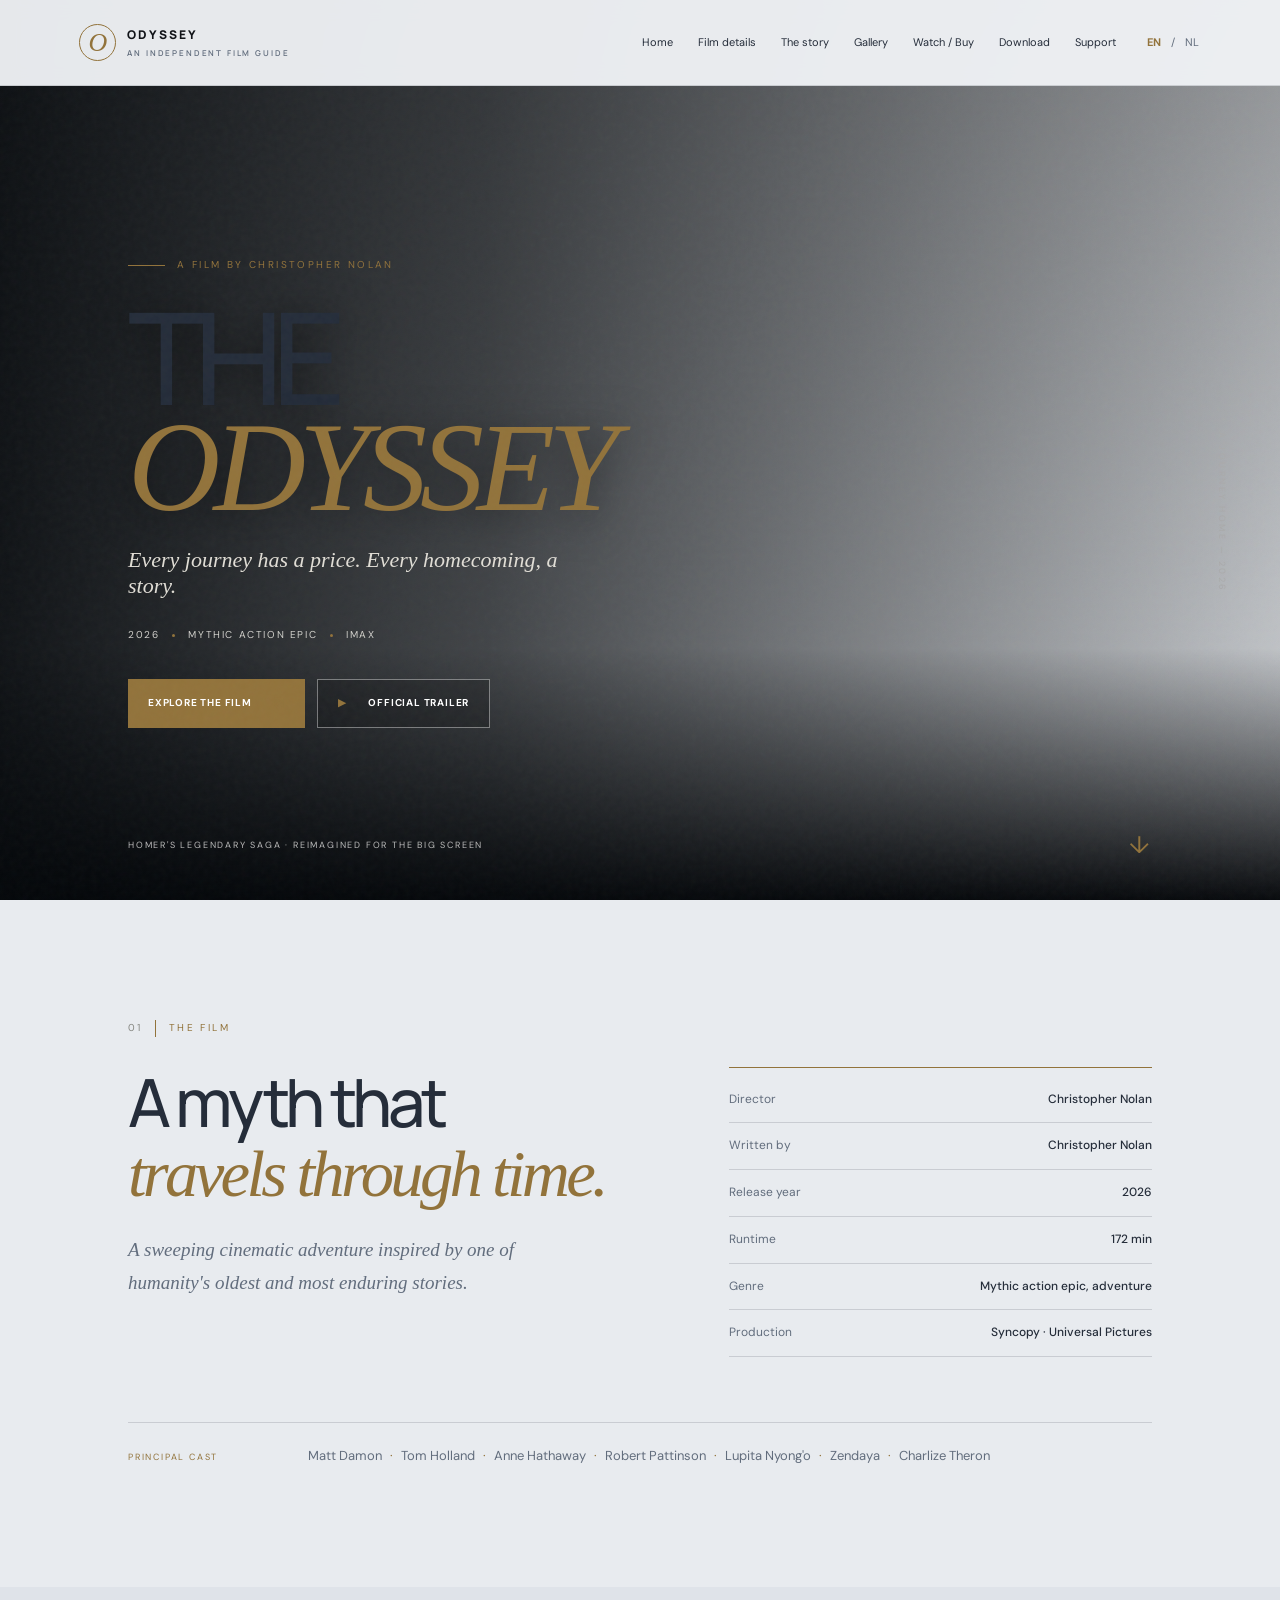
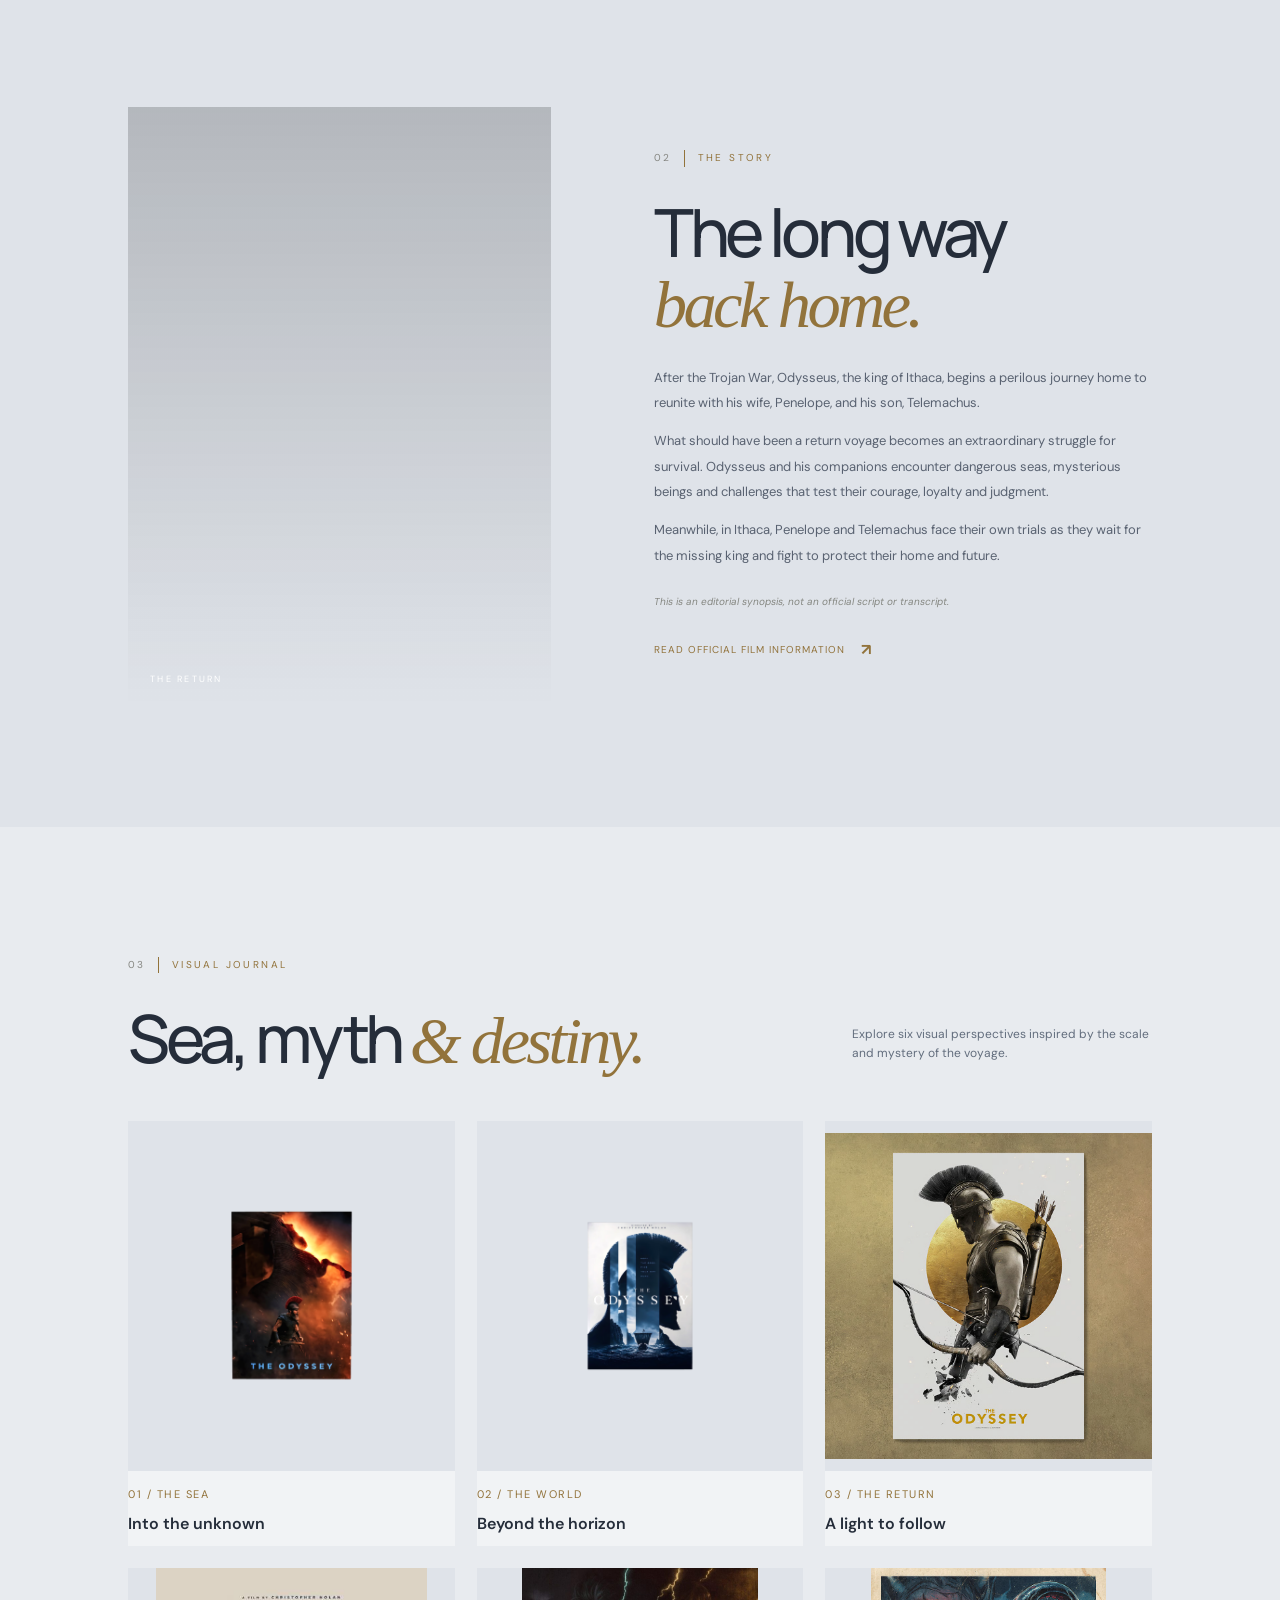
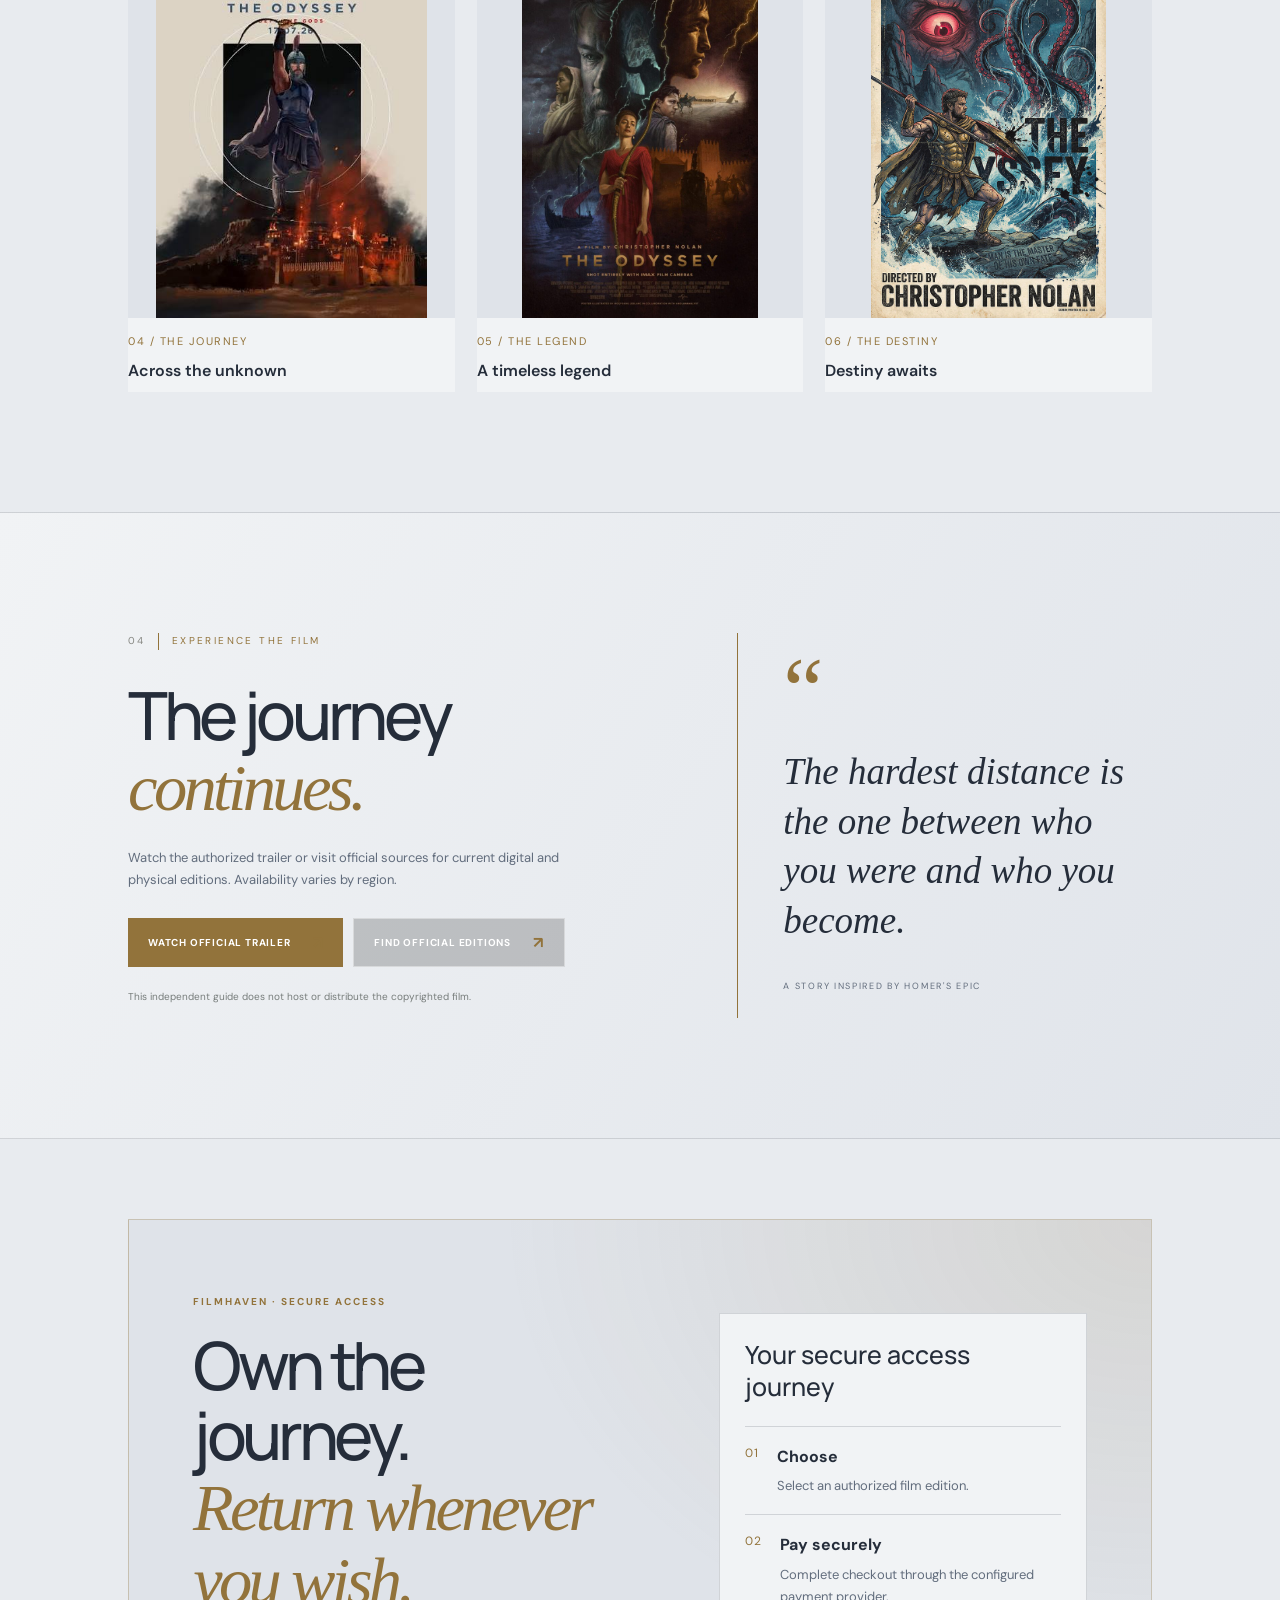
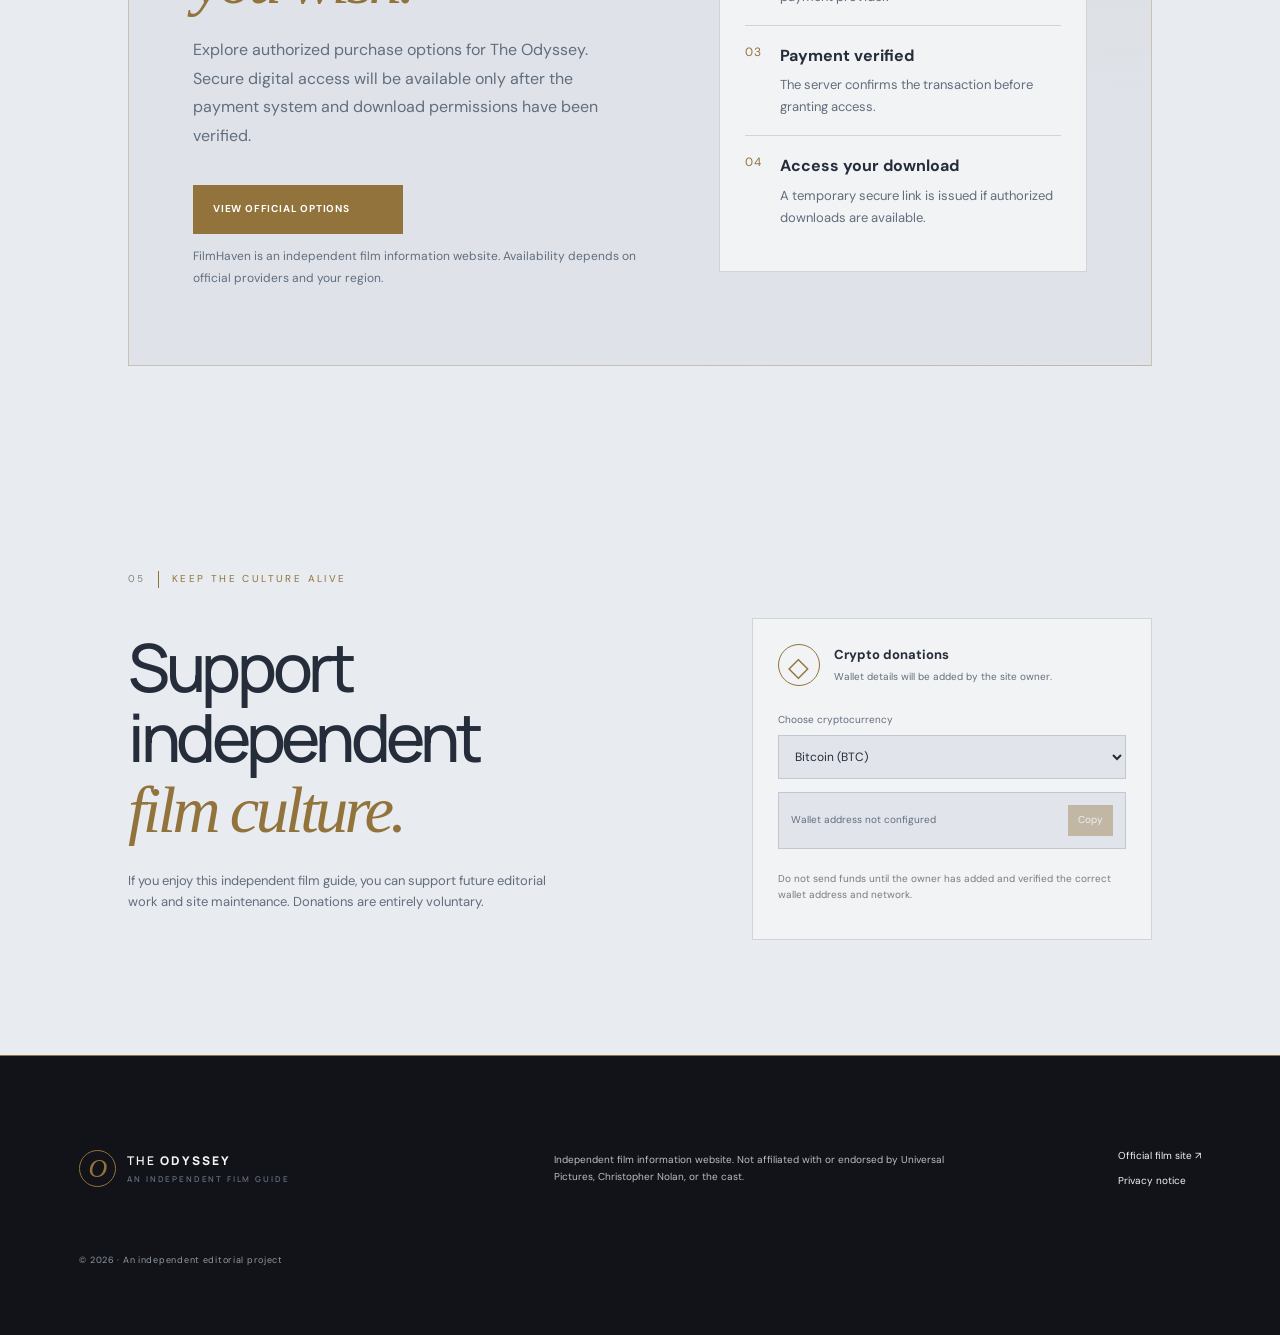
==== commit 03881a5c: "Add files via upload" ====
--- a/index.html
+++ b/index.html
@@ -85,12 +85,27 @@
     ]
   }
   </script>
+<style>
+header.site-header a.brand > span:nth-child(2) > span.brand-the {
+    color: #d4af37 !important;
+    -webkit-text-fill-color: #d4af37 !important;
+}
+</style>
+
 </head>
 
 <body>
   <div class="grain" aria-hidden="true"></div>
   <header class="site-header">
-    <a class="brand" href="#home" aria-label="Odyssey home"><span class="brand-mark">O</span><span>THE <b>ODYSSEY</b><small>AN INDEPENDENT FILM GUIDE</small></span></a>
+    <a class="brand" href="#home" aria-label="Odyssey home">
+  <span class="brand-mark">O</span>
+  <span>
+    <!-- <span class="brand-the">THE</span> -->
+    <b>ODYSSEY</b>
+    <small>AN INDEPENDENT FILM GUIDE</small>
+  </span>
+</a>
+    <!-- <a class="brand" href="#home" aria-label="Odyssey home"><span class="brand-mark">O</span><span>THE <b>ODYSSEY</b><small>AN INDEPENDENT FILM GUIDE</small></span></a> -->
     <button class="menu-toggle" aria-label="Open navigation" aria-expanded="false">☰</button>
     <nav class="nav" aria-label="Main navigation">
       <a href="#home" data-i18n="navHome">Home</a><a href="#details" data-i18n="navDetails">Film details</a><a href="#story" data-i18n="navStory">The story</a><a href="#gallery" data-i18n="navGallery">Gallery</a><a href="#watch" data-i18n="navWatch">Watch / Buy</a> <a href="#download">Download</a>  <a href="#support" data-i18n="navSupport">Support</a>
--- a/sec.css
+++ b/sec.css
@@ -1,7 +1,7 @@
 :root {
   --bg: #e8ebef;
   --panel: #f1f3f5;
-  --text: #252d3a;
+  --text:#252d3a ;
   --muted: #626d7d;
   --gold: #92733b;
   --line: rgba(37, 45, 58, 0.16);
@@ -279,6 +279,8 @@
 
 .button b {
   font-size: 16px;
+  color: var(--gold);
+
 }
 
 .button-gold {
@@ -1061,4 +1063,15 @@
   .download-steps {
     padding: 18px;
   }
+}
+
+
+
+
+.site-header .brand > span:nth-child(2) {
+  color: #92733b !important;
+}
+
+.site-header .brand > span:nth-child(2) b {
+  color: #111318 !important;
 }
